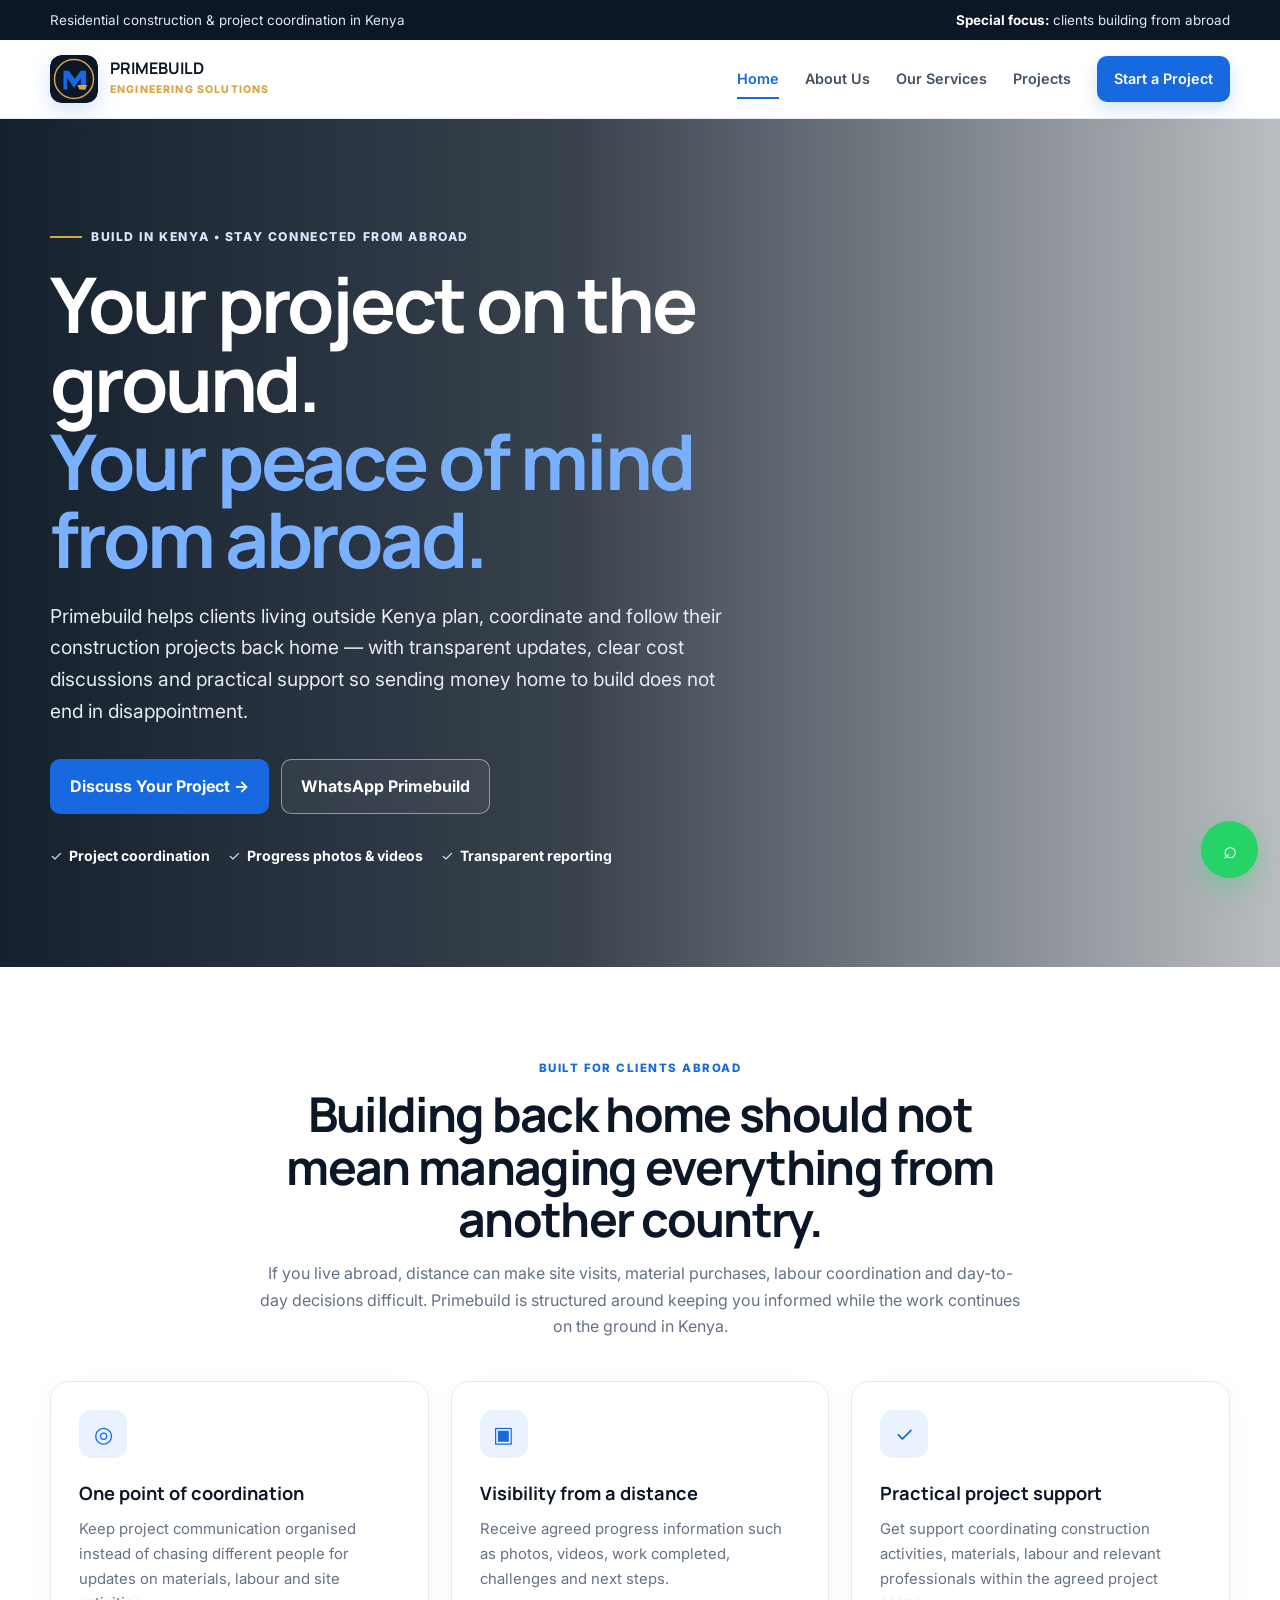
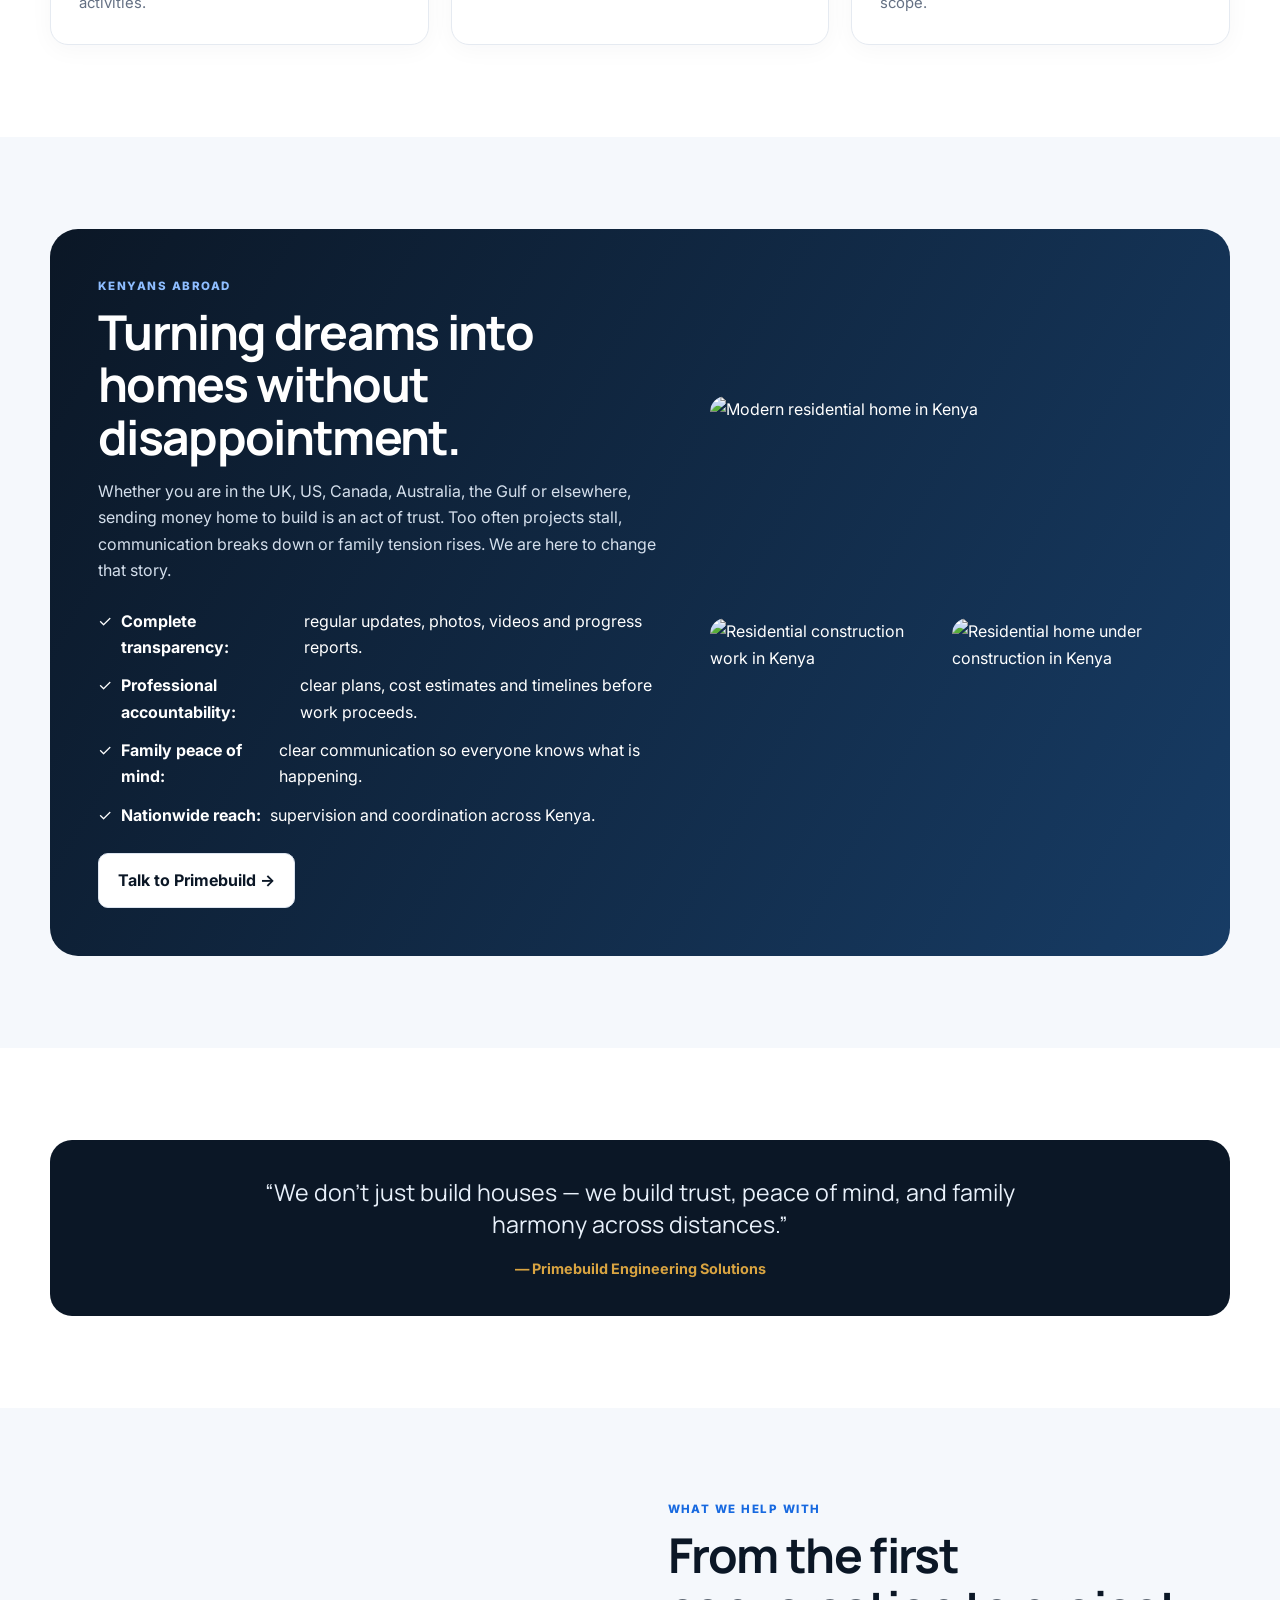
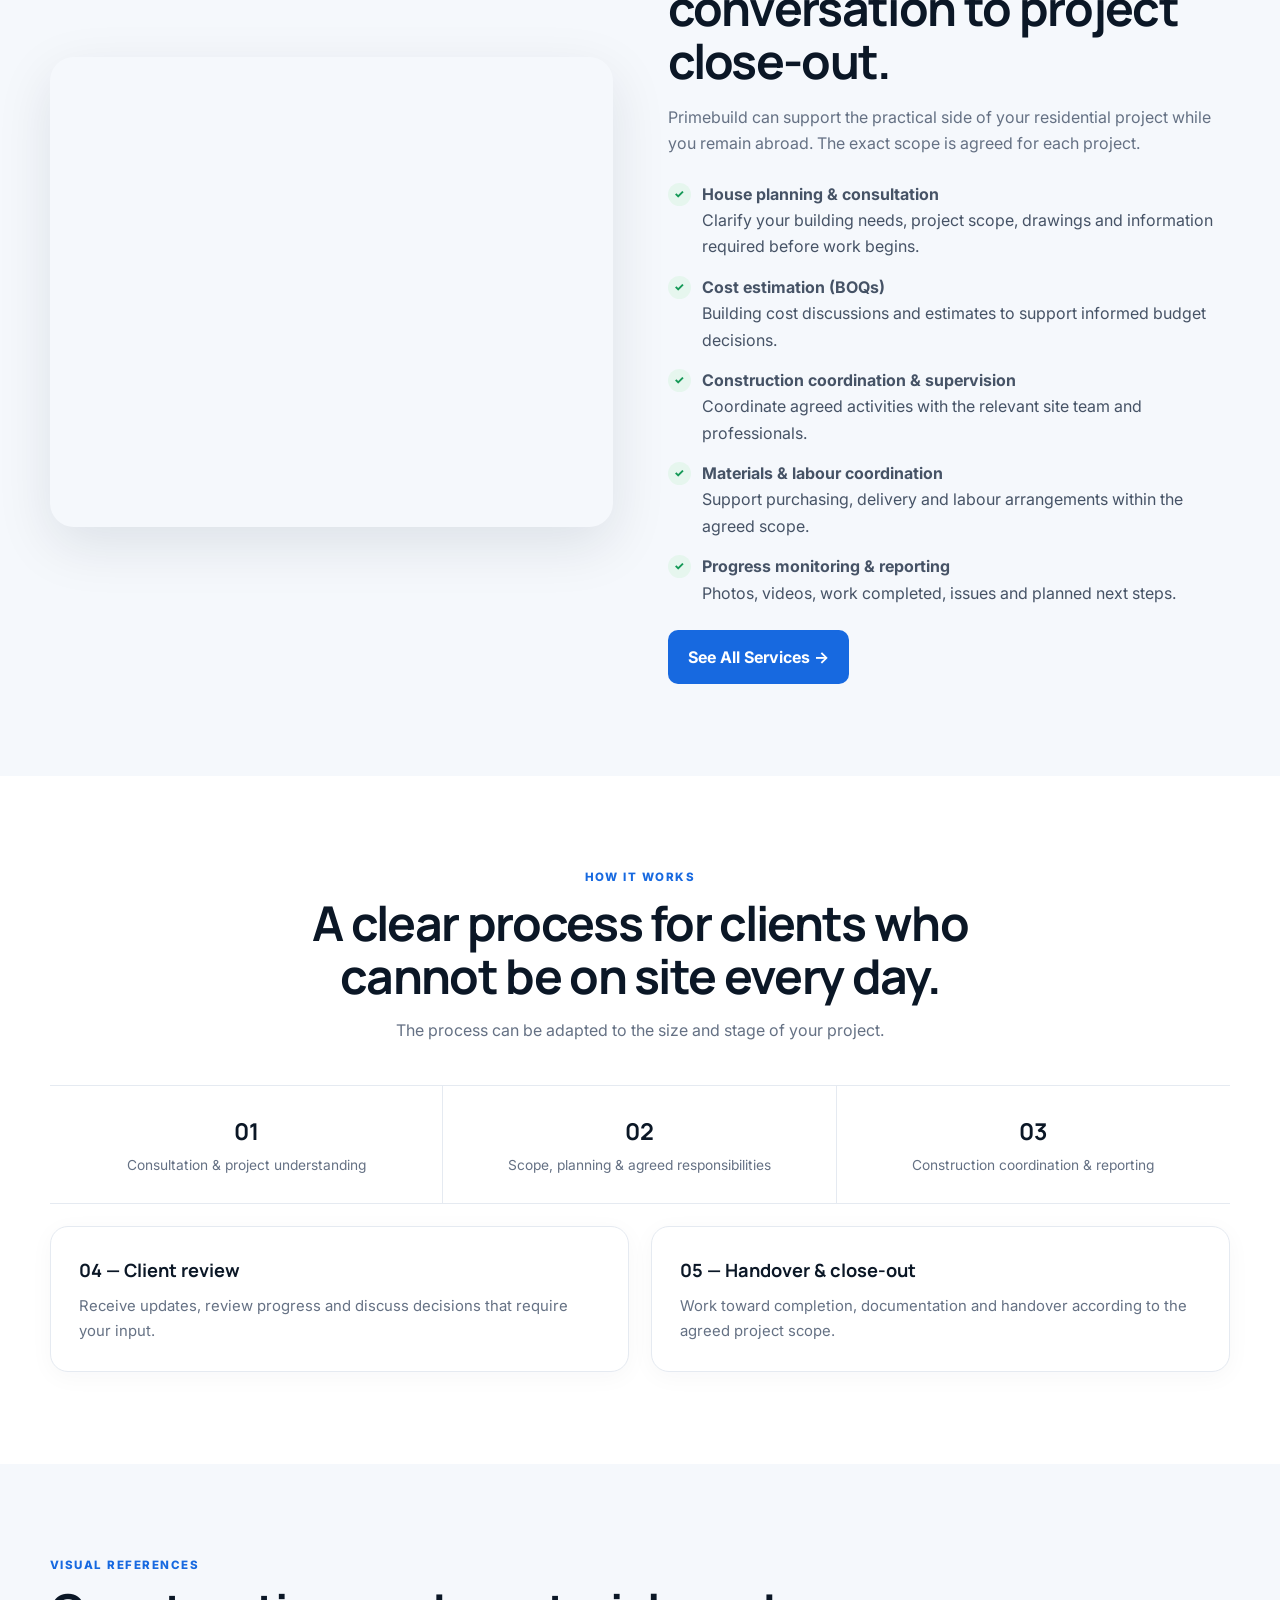
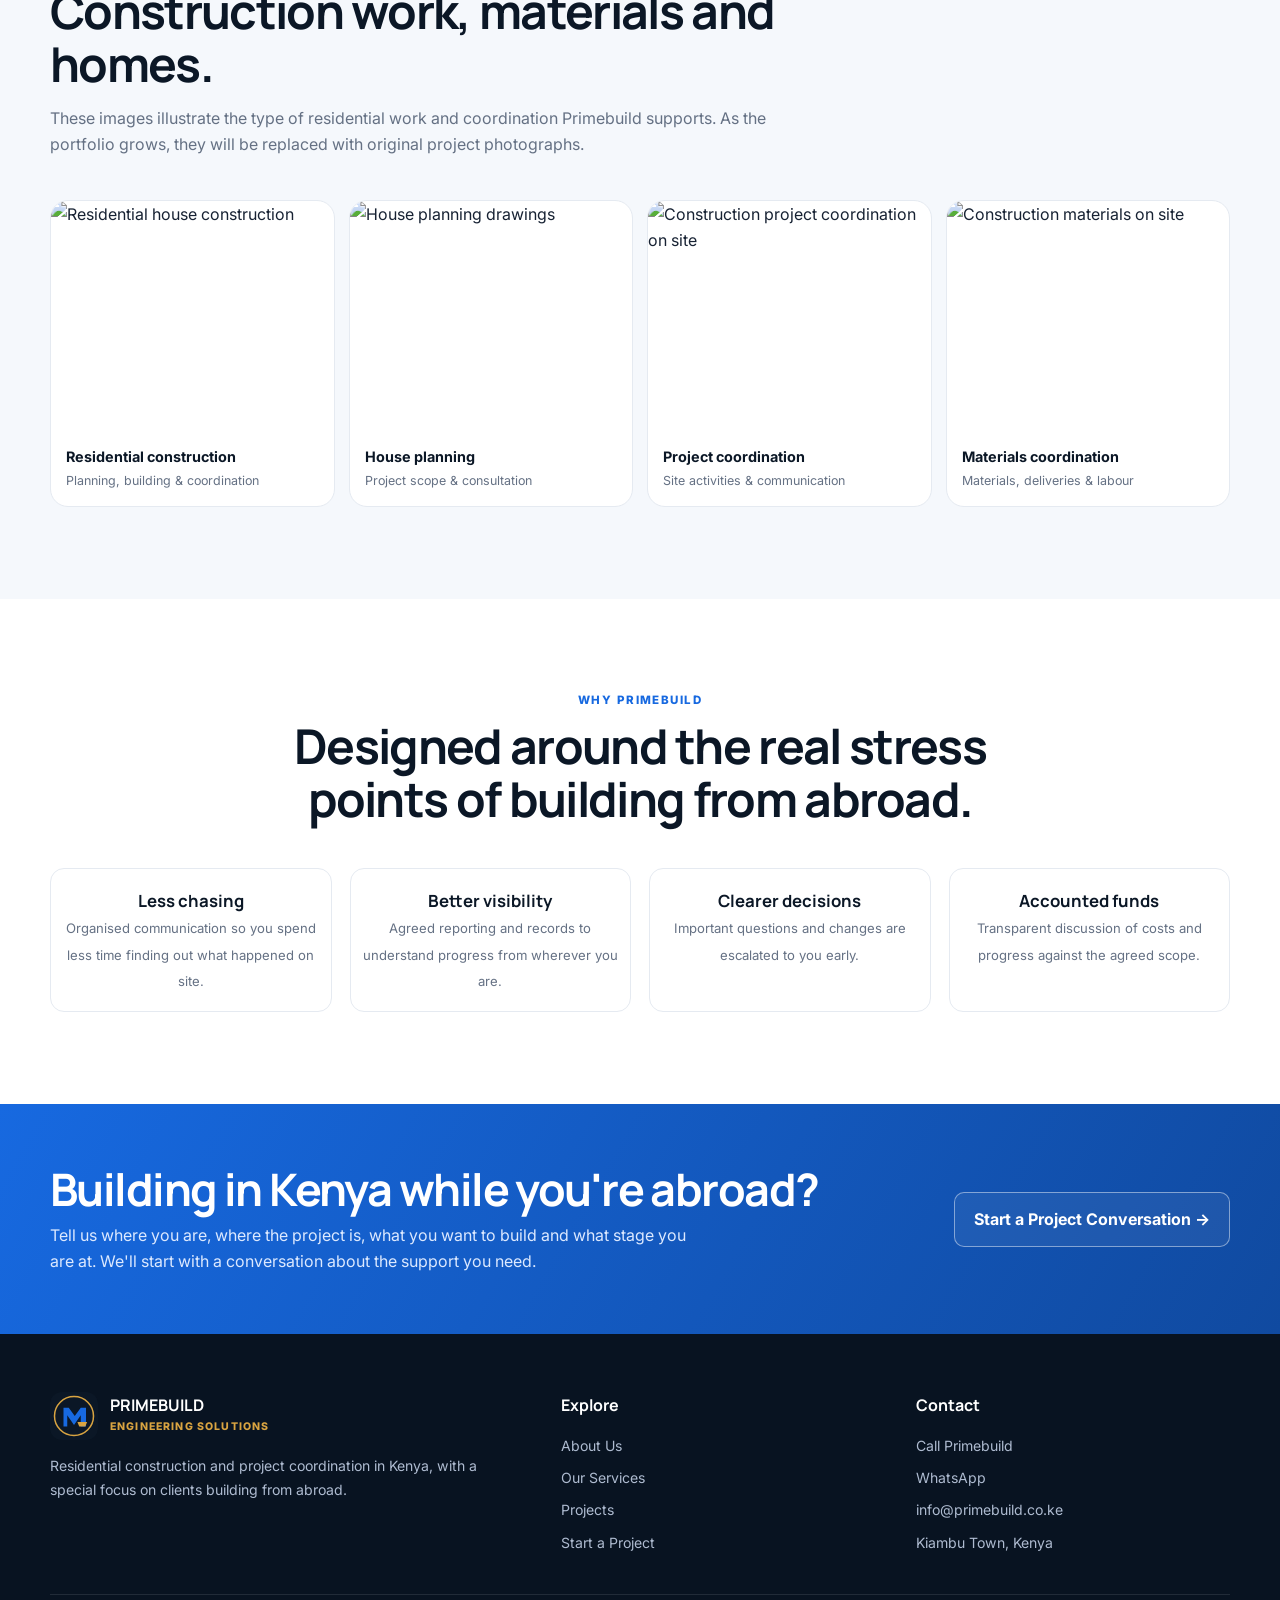
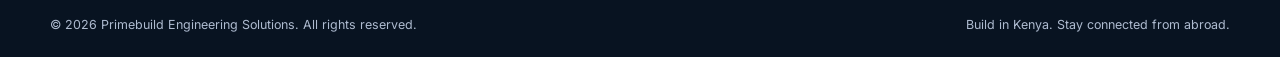
==== index.html @ 23cb865f "Add files via upload" ====
<!doctype html>
<html lang="en">
<head>
<meta charset="utf-8"><meta name="viewport" content="width=device-width,initial-scale=1">
<title>Primebuild Engineering Solutions | Build in Kenya from Abroad</title>
<meta name="description" content="Primebuild Engineering Solutions helps clients living abroad plan, coordinate, monitor and complete residential construction projects in Kenya with clear communication, transparent reporting and practical support.">
<link rel="icon" href="favicon.svg" type="image/svg+xml">
<link rel="stylesheet" href="styles.css">
<script type="application/ld+json">{"@context":"https://schema.org","@type":"Organization","name":"Primebuild Engineering Solutions","areaServed":"Kenya","url":"https://primebuild.co.ke","email":"info@primebuild.co.ke","telephone":"+254791653161","description":"Residential construction support and project coordination for clients building in Kenya, including clients living abroad.","founder":{"@type":"Person","name":"Antony Kimani"}}</script>
</head>
<body>
<a class="skip-link" href="#main">Skip to content</a>
<div class="topbar"><div class="container"><span>Residential construction &amp; project coordination in Kenya</span><span class="desktop-only"><span class="accent">Special focus:</span> clients building from abroad</span></div></div>
<nav class="navbar"><div class="container nav-inner">
<a class="brand" href="index.html">
  <img class="logo-img" src="favicon.svg" width="48" height="48" alt="Primebuild logo">
  <span class="brand-text"><strong>PRIMEBUILD</strong><span>ENGINEERING SOLUTIONS</span></span>
</a>
<button class="menu-btn" aria-label="Open menu" aria-expanded="false">☰</button>
<div class="nav-links"><a class="active" href="index.html">Home</a><a href="about.html">About Us</a><a href="services.html">Our Services</a><a href="projects.html">Projects</a><a href="contact.html" class="nav-cta">Start a Project</a></div>
</div></nav>

<header class="hero"><div class="container"><div class="hero-content reveal">
<div class="eyebrow">Build in Kenya • Stay connected from abroad</div>
<h1>Your project on the ground.<br><span>Your peace of mind from abroad.</span></h1>
<p>Primebuild helps clients living outside Kenya plan, coordinate and follow their construction projects back home — with transparent updates, clear cost discussions and practical support so sending money home to build does not end in disappointment.</p>
<div class="hero-actions"><a class="btn btn-primary" href="contact.html">Discuss Your Project →</a><a class="btn btn-outline" data-whatsapp data-message="Hello Primebuild Engineering Solutions. I live abroad and would like to discuss building or managing a construction project in Kenya.">WhatsApp Primebuild</a></div>
<div class="hero-note"><span>✓ <b>Project coordination</b></span><span>✓ <b>Progress photos &amp; videos</b></span><span>✓ <b>Transparent reporting</b></span></div>
</div></div></header>

<main id="main">
<section class="section"><div class="container">
<div class="section-head center reveal"><div class="kicker">Built for clients abroad</div><h2>Building back home should not mean managing everything from another country.</h2><p>If you live abroad, distance can make site visits, material purchases, labour coordination and day-to-day decisions difficult. Primebuild is structured around keeping you informed while the work continues on the ground in Kenya.</p></div>
<div class="grid grid-3">
<div class="card reveal"><div class="icon">◎</div><h3>One point of coordination</h3><p>Keep project communication organised instead of chasing different people for updates on materials, labour and site activities.</p></div>
<div class="card reveal"><div class="icon">▣</div><h3>Visibility from a distance</h3><p>Receive agreed progress information such as photos, videos, work completed, challenges and next steps.</p></div>
<div class="card reveal"><div class="icon">✓</div><h3>Practical project support</h3><p>Get support coordinating construction activities, materials, labour and relevant professionals within the agreed project scope.</p></div>
</div></div></section>

<section class="section alt"><div class="container"><div class="abroad-banner reveal">
<div><div class="kicker" style="color:#8ebdff">Kenyans abroad</div><h2>Turning dreams into homes without disappointment.</h2><p>Whether you are in the UK, US, Canada, Australia, the Gulf or elsewhere, sending money home to build is an act of trust. Too often projects stall, communication breaks down or family tension rises. We are here to change that story.</p>
<div class="mini-points">
<span>✓ <span><b>Complete transparency:</b> regular updates, photos, videos and progress reports.</span></span>
<span>✓ <span><b>Professional accountability:</b> clear plans, cost estimates and timelines before work proceeds.</span></span>
<span>✓ <span><b>Family peace of mind:</b> clear communication so everyone knows what is happening.</span></span>
<span>✓ <span><b>Nationwide reach:</b> supervision and coordination across Kenya.</span></span>
</div>
<a class="btn btn-light" href="contact.html" style="margin-top:25px">Talk to Primebuild →</a></div>
<div class="abroad-image-grid"><img src="assets/abroad-modern-home.jpg" alt="Modern residential home in Kenya"><img src="assets/abroad-construction-1.jpg" alt="Residential construction work in Kenya"><img src="assets/abroad-family-home.jpg" alt="Residential home under construction in Kenya"></div>
</div></div></section>

<section class="section"><div class="container">
<div class="quote-banner reveal">
<p>“We don’t just build houses — we build trust, peace of mind, and family harmony across distances.”</p>
<cite>— Primebuild Engineering Solutions</cite>
</div>
</div></section>

<section class="section alt"><div class="container"><div class="feature"><div class="feature-image reveal"></div><div class="reveal"><div class="kicker">What we help with</div><h2>From the first conversation to project close-out.</h2><p style="margin-top:16px;color:var(--muted)">Primebuild can support the practical side of your residential project while you remain abroad. The exact scope is agreed for each project.</p>
<ul class="check-list">
<li><span class="check">✓</span><span><strong>House planning &amp; consultation</strong><br>Clarify your building needs, project scope, drawings and information required before work begins.</span></li>
<li><span class="check">✓</span><span><strong>Cost estimation (BOQs)</strong><br>Building cost discussions and estimates to support informed budget decisions.</span></li>
<li><span class="check">✓</span><span><strong>Construction coordination &amp; supervision</strong><br>Coordinate agreed activities with the relevant site team and professionals.</span></li>
<li><span class="check">✓</span><span><strong>Materials &amp; labour coordination</strong><br>Support purchasing, delivery and labour arrangements within the agreed scope.</span></li>
<li><span class="check">✓</span><span><strong>Progress monitoring &amp; reporting</strong><br>Photos, videos, work completed, issues and planned next steps.</span></li>
</ul>
<a class="btn btn-primary" href="services.html" style="margin-top:24px">See All Services →</a></div></div></div></section>

<section class="section"><div class="container"><div class="section-head center"><div class="kicker">How it works</div><h2>A clear process for clients who cannot be on site every day.</h2><p>The process can be adapted to the size and stage of your project.</p></div>
<div class="stats"><div class="stat"><strong>01</strong><span>Consultation &amp; project understanding</span></div><div class="stat"><strong>02</strong><span>Scope, planning &amp; agreed responsibilities</span></div><div class="stat"><strong>03</strong><span>Construction coordination &amp; reporting</span></div></div>
<div class="grid grid-2" style="margin-top:22px"><div class="card"><h3>04 — Client review</h3><p>Receive updates, review progress and discuss decisions that require your input.</p></div><div class="card"><h3>05 — Handover &amp; close-out</h3><p>Work toward completion, documentation and handover according to the agreed project scope.</p></div></div>
</div></section>

<section class="section alt"><div class="container"><div class="section-head"><div class="kicker">Visual references</div><h2>Construction work, materials and homes.</h2><p>These images illustrate the type of residential work and coordination Primebuild supports. As the portfolio grows, they will be replaced with original project photographs.</p></div>
<div class="gallery"><figure><img src="assets/service-residential.jpg" alt="Residential house construction"><figcaption>Residential construction<span>Planning, building &amp; coordination</span></figcaption></figure><figure><img src="assets/service-planning.jpg" alt="House planning drawings"><figcaption>House planning<span>Project scope &amp; consultation</span></figcaption></figure><figure><img src="assets/service-coordination.jpg" alt="Construction project coordination on site"><figcaption>Project coordination<span>Site activities &amp; communication</span></figcaption></figure><figure><img src="assets/service-materials.jpg" alt="Construction materials on site"><figcaption>Materials coordination<span>Materials, deliveries &amp; labour</span></figcaption></figure></div>
</div></section>

<section class="section"><div class="container"><div class="section-head center"><div class="kicker">Why Primebuild</div><h2>Designed around the real stress points of building from abroad.</h2></div>
<div class="trust-strip">
<div class="trust-item"><strong>Less chasing</strong><span>Organised communication so you spend less time finding out what happened on site.</span></div>
<div class="trust-item"><strong>Better visibility</strong><span>Agreed reporting and records to understand progress from wherever you are.</span></div>
<div class="trust-item"><strong>Clearer decisions</strong><span>Important questions and changes are escalated to you early.</span></div>
<div class="trust-item"><strong>Accounted funds</strong><span>Transparent discussion of costs and progress against the agreed scope.</span></div>
</div>
</div></section>

<section class="cta"><div class="container cta-inner"><div><h2>Building in Kenya while you're abroad?</h2><p>Tell us where you are, where the project is, what you want to build and what stage you are at. We'll start with a conversation about the support you need.</p></div><a class="btn btn-outline" href="contact.html">Start a Project Conversation →</a></div></section>
</main>

<footer><div class="container"><div class="footer-grid"><div class="footer-brand"><a class="brand" href="index.html"><img class="logo-img" src="favicon.svg" width="48" height="48" alt="Primebuild logo"><span class="brand-text"><strong style="color:#fff">PRIMEBUILD</strong><span>ENGINEERING SOLUTIONS</span></span></a><p>Residential construction and project coordination in Kenya, with a special focus on clients building from abroad.</p></div><div><h3>Explore</h3><ul><li><a href="about.html">About Us</a></li><li><a href="services.html">Our Services</a></li><li><a href="projects.html">Projects</a></li><li><a href="contact.html">Start a Project</a></li></ul></div><div><h3>Contact</h3><ul><li><a data-phone data-phone-text="false">Call Primebuild</a></li><li><a data-whatsapp>WhatsApp</a></li><li><a data-email>info@primebuild.co.ke</a></li><li>Kiambu Town, Kenya</li></ul></div></div><div class="footer-bottom"><span>© <span id="year"></span> Primebuild Engineering Solutions. All rights reserved.</span><span>Build in Kenya. Stay connected from abroad.</span></div></div></footer>
<a class="whatsapp-float" data-whatsapp aria-label="Chat on WhatsApp">⌕</a><script src="script.js"></script>
</body></html>
---- styles.css ----
@import url('https://fonts.googleapis.com/css2?family=Inter:wght@400;500;600;700;800&family=Manrope:wght@600;700;800&display=swap');

:root{
  --navy:#0b1726;--navy-2:#102238;--blue:#1769e0;--blue-2:#0d4fb3;--gold:#d9a441;
  --white:#fff;--text:#172233;--muted:#657184;--light:#f5f8fc;--line:#e5eaf1;--success:#159957;
  --shadow:0 18px 55px rgba(10,28,52,.10);--radius:18px;--max:1180px;
}
*{box-sizing:border-box;margin:0;padding:0}
html{scroll-behavior:smooth}
body{font-family:Inter,Arial,sans-serif;color:var(--text);background:#fff;line-height:1.65}
img{max-width:100%;display:block}
a{text-decoration:none;color:inherit}
button,input,textarea,select{font:inherit}
.container{width:min(var(--max),calc(100% - 40px));margin:auto}
.skip-link{position:absolute;left:-999px;top:8px;background:#fff;color:var(--navy);padding:10px 14px;border-radius:8px;z-index:2000}.skip-link:focus{left:10px}
.topbar{background:var(--navy);color:#dfe8f3;font-size:.84rem}.topbar .container{display:flex;justify-content:space-between;gap:20px;padding:9px 0}.topbar .accent{color:#fff;font-weight:700}
.navbar{position:sticky;top:0;z-index:1000;background:rgba(255,255,255,.97);backdrop-filter:blur(14px);border-bottom:1px solid rgba(229,234,241,.9)}
.nav-inner{height:78px;display:flex;align-items:center;justify-content:space-between;gap:25px}.brand{display:flex;align-items:center;gap:12px}.logo-mark{width:45px;height:45px;border-radius:12px;background:linear-gradient(135deg,var(--blue),var(--navy));display:grid;place-items:center;color:#fff;font-weight:800;font-family:Manrope;font-size:1.05rem;box-shadow:0 8px 22px rgba(23,105,224,.22)}
.brand-text strong{display:block;font-family:Manrope;font-size:1rem;line-height:1.1;color:var(--navy)}.brand-text span{display:block;font-size:.66rem;letter-spacing:.11em;color:var(--gold);font-weight:800;margin-top:3px}
.nav-links{display:flex;align-items:center;gap:26px;font-weight:600;font-size:.9rem}.nav-links a{color:#435064;position:relative;padding:28px 0}.nav-links a:hover,.nav-links a.active{color:var(--blue)}.nav-links a.active:after{content:"";position:absolute;height:2px;background:var(--blue);left:0;right:0;bottom:20px}.nav-cta{background:var(--blue)!important;color:#fff!important;padding:11px 17px!important;border-radius:10px;box-shadow:0 7px 18px rgba(23,105,224,.2)}.nav-cta.active:after{display:none}.menu-btn{display:none;border:0;background:transparent;font-size:1.6rem;color:var(--navy);cursor:pointer}
.hero{position:relative;min-height:690px;display:grid;align-items:center;background:linear-gradient(90deg,rgba(7,19,33,.94) 0%,rgba(7,19,33,.80) 45%,rgba(7,19,33,.28) 100%),url('assets/abroad-construction-1.jpg') center/cover}.hero-content{padding:100px 0;max-width:790px;color:#fff}.eyebrow{display:inline-flex;align-items:center;gap:9px;color:#d9e8ff;text-transform:uppercase;letter-spacing:.13em;font-weight:800;font-size:.76rem;margin-bottom:18px}.eyebrow:before{content:"";width:32px;height:2px;background:var(--gold)}
.hero h1{font-family:Manrope;font-size:clamp(2.6rem,6vw,5rem);line-height:1.02;letter-spacing:-.04em;margin-bottom:22px}.hero h1 span{color:#79b0ff}.hero p{font-size:clamp(1rem,2vw,1.2rem);color:#e4ebf4;max-width:690px}.hero-actions{display:flex;gap:12px;flex-wrap:wrap;margin-top:32px}.hero-note{display:flex;gap:18px;flex-wrap:wrap;margin-top:30px;color:#dbe6f3;font-size:.88rem}.hero-note span{display:inline-flex;align-items:center;gap:7px}.hero-note b{color:#fff}
.btn{display:inline-flex;align-items:center;justify-content:center;gap:9px;padding:13px 19px;border-radius:10px;border:1px solid transparent;font-weight:700;cursor:pointer;transition:.2s}.btn-primary{background:var(--blue);color:#fff}.btn-primary:hover{background:var(--blue-2);transform:translateY(-1px)}.btn-outline{border-color:rgba(255,255,255,.45);color:#fff;background:rgba(255,255,255,.06)}.btn-outline:hover{background:#fff;color:var(--navy)}.btn-dark{background:var(--navy);color:#fff}.btn-light{background:#fff;color:var(--navy);border-color:#dce4ef}.btn-light:hover{transform:translateY(-1px);box-shadow:var(--shadow)}
.section{padding:92px 0}.section.alt{background:var(--light)}.section-head{max-width:760px;margin-bottom:42px}.section-head.center{text-align:center;margin-left:auto;margin-right:auto}.kicker{text-transform:uppercase;letter-spacing:.13em;font-size:.72rem;font-weight:800;color:var(--blue);margin-bottom:10px}h2{font-family:Manrope;color:var(--navy);font-size:clamp(2rem,4vw,3rem);line-height:1.1;letter-spacing:-.035em}.section-head p{color:var(--muted);margin-top:14px}
.grid{display:grid;gap:22px}.grid-3{grid-template-columns:repeat(3,1fr)}.grid-2{grid-template-columns:repeat(2,1fr)}.card{border:1px solid var(--line);border-radius:var(--radius);padding:28px;background:#fff;box-shadow:0 5px 25px rgba(10,28,52,.035)}.card:hover{box-shadow:var(--shadow);transform:translateY(-2px);transition:.25s}.icon{width:48px;height:48px;border-radius:13px;background:#eaf2ff;color:var(--blue);display:grid;place-items:center;font-size:1.35rem;margin-bottom:20px}.card h3{font-family:Manrope;font-size:1.14rem;color:var(--navy);margin-bottom:9px}.card p{color:var(--muted);font-size:.93rem}
.feature{display:grid;grid-template-columns:1fr 1fr;gap:55px;align-items:center}.feature-image{min-height:470px;border-radius:24px;background:url('assets/abroad-modern-home.jpg') center/cover;box-shadow:var(--shadow)}.feature-image.tall{min-height:540px}.check-list{list-style:none;margin-top:24px;display:grid;gap:14px}.check-list li{display:flex;gap:11px;align-items:flex-start;color:#465366}.check{width:23px;height:23px;flex:0 0 23px;border-radius:50%;background:#e6f6ee;color:var(--success);display:grid;place-items:center;font-size:.72rem;font-weight:800;margin-top:2px}
.stats{display:grid;grid-template-columns:repeat(3,1fr);border-top:1px solid var(--line);border-bottom:1px solid var(--line)}.stat{padding:26px 20px;text-align:center;border-right:1px solid var(--line)}.stat:last-child{border:0}.stat strong{display:block;font-family:Manrope;font-size:1.45rem;color:var(--navy)}.stat span{color:var(--muted);font-size:.86rem}
.page-hero{padding:90px 0;background:linear-gradient(120deg,var(--navy),#173c65);color:#fff}.page-hero h1{font-family:Manrope;font-size:clamp(2.4rem,5vw,4.1rem);line-height:1.05;letter-spacing:-.04em}.page-hero p{max-width:720px;color:#cbd8e7;margin-top:16px;font-size:1.06rem}.breadcrumb{margin-top:18px;color:#a9bad0;font-size:.84rem}
.abroad-banner{background:linear-gradient(120deg,#0b1726,#173c65);color:#fff;border-radius:28px;padding:48px;display:grid;grid-template-columns:1.1fr .9fr;gap:35px;align-items:center;overflow:hidden}.abroad-banner h2{color:#fff}.abroad-banner p{color:#d4dfec;margin-top:14px}.abroad-banner .mini-points{display:grid;gap:12px;margin-top:24px}.abroad-banner .mini-points span{display:flex;gap:9px;align-items:flex-start}.abroad-banner .mini-points b{color:#fff}.abroad-image-grid{display:grid;grid-template-columns:1fr 1fr;gap:12px}.abroad-image-grid img{height:170px;width:100%;object-fit:cover;border-radius:16px}.abroad-image-grid img:first-child{grid-column:1/-1;height:210px}
.gallery{display:grid;grid-template-columns:repeat(4,1fr);gap:14px}.gallery figure{margin:0;overflow:hidden;border-radius:18px;background:#fff;border:1px solid var(--line)}.gallery img{width:100%;height:230px;object-fit:cover;transition:transform .35s ease}.gallery figure:hover img{transform:scale(1.04)}.gallery figcaption{padding:14px 15px;color:var(--navy);font-weight:700;font-size:.9rem}.gallery figcaption span{display:block;color:var(--muted);font-weight:400;font-size:.78rem;margin-top:3px}
.service-media{display:grid;grid-template-columns:150px 1fr;gap:25px;align-items:center;border-bottom:1px solid var(--line);padding:22px 0}.service-media:first-child{padding-top:0}.service-media:last-child{border-bottom:0}.service-media img{width:150px;height:120px;object-fit:cover;border-radius:16px}.service-media h3{font-family:Manrope;color:var(--navy);font-size:1.2rem;margin-bottom:6px}.service-media p{color:var(--muted)}
.timeline{display:grid;gap:18px}.step{display:grid;grid-template-columns:70px 1fr;gap:20px;align-items:start}.step-number{width:58px;height:58px;border-radius:50%;background:var(--navy);color:#fff;display:grid;place-items:center;font-family:Manrope;font-weight:800}.step h3{font-family:Manrope;color:var(--navy);margin:5px 0 5px}.step p{color:var(--muted)}
.table-wrap{overflow:auto;border:1px solid var(--line);border-radius:15px}table{width:100%;border-collapse:collapse;min-width:650px;background:#fff}th,td{text-align:left;padding:16px 18px;border-bottom:1px solid var(--line);vertical-align:top}th{background:var(--navy);color:#fff;font-size:.86rem}td{color:#596578;font-size:.9rem}td:first-child{font-weight:700;color:var(--navy)}
.notice{padding:20px 22px;border-left:4px solid var(--gold);background:#fff8e8;border-radius:10px;color:#5d4b28}.project{overflow:hidden;padding:0}.project-image{height:245px;background-position:center;background-size:cover}.project-body{padding:23px}.project-tag{display:inline-block;font-size:.7rem;text-transform:uppercase;letter-spacing:.1em;font-weight:800;color:var(--blue);margin-bottom:7px}.project-body h3{font-family:Manrope;color:var(--navy);margin-bottom:6px}.project-body p{color:var(--muted);font-size:.9rem}
.cta{padding:60px 0;background:linear-gradient(120deg,var(--blue),#104aa0);color:#fff}.cta-inner{display:flex;align-items:center;justify-content:space-between;gap:30px}.cta h2{color:#fff;font-size:clamp(1.9rem,4vw,2.8rem)}.cta p{color:#dce9ff;margin-top:8px;max-width:650px}
.contact-grid{display:grid;grid-template-columns:.85fr 1.15fr;gap:28px}.contact-item{display:flex;gap:14px;padding:18px 0;border-bottom:1px solid var(--line)}.contact-item:last-child{border:0}.contact-item .icon{margin:0;width:42px;height:42px;flex:0 0 42px}.contact-item strong{display:block;color:var(--navy)}.contact-item span{color:var(--muted);font-size:.9rem}.form-card{padding:30px}.form-grid{display:grid;grid-template-columns:1fr 1fr;gap:16px}.field{display:grid;gap:7px}.field.full{grid-column:1/-1}.field label{font-size:.82rem;font-weight:700;color:var(--navy)}.field input,.field textarea,.field select{width:100%;border:1px solid #d9e0ea;border-radius:10px;padding:12px 13px;outline:none;background:#fff;color:var(--text)}.field input:focus,.field textarea:focus,.field select:focus{border-color:var(--blue);box-shadow:0 0 0 3px rgba(23,105,224,.1)}.field textarea{min-height:135px;resize:vertical}.field small{color:var(--muted);font-size:.75rem}
.faq{display:grid;gap:12px}.faq details{border:1px solid var(--line);border-radius:14px;padding:18px 20px;background:#fff}.faq summary{cursor:pointer;font-weight:800;color:var(--navy)}.faq details p{color:var(--muted);margin-top:12px}
footer{background:#081321;color:#aebbd0;padding:58px 0 22px}.footer-grid{display:grid;grid-template-columns:1.5fr 1fr 1fr;gap:40px;padding-bottom:40px}footer h3{color:#fff;font-family:Manrope;font-size:1rem;margin-bottom:15px}footer p,footer li{font-size:.88rem}footer ul{list-style:none;display:grid;gap:9px}footer a:hover{color:#fff}.footer-brand p{max-width:430px;margin-top:14px}.footer-bottom{border-top:1px solid rgba(255,255,255,.1);padding-top:20px;display:flex;justify-content:space-between;gap:20px;font-size:.78rem}
.whatsapp-float{position:fixed;right:22px;bottom:22px;width:57px;height:57px;border-radius:50%;background:#25d366;color:#fff;display:grid;place-items:center;font-size:1.5rem;box-shadow:0 10px 28px rgba(37,211,102,.35);z-index:1200}.reveal{opacity:0;transform:translateY(15px);transition:.55s ease}.reveal.visible{opacity:1;transform:none}
@media(max-width:900px){.nav-links{position:absolute;left:20px;right:20px;top:70px;background:#fff;border:1px solid var(--line);border-radius:14px;box-shadow:var(--shadow);padding:10px;display:none;flex-direction:column;align-items:stretch;gap:0}.nav-links.open{display:flex}.nav-links a{padding:12px 13px}.nav-links a.active:after{display:none}.menu-btn{display:block}.nav-cta{text-align:center;margin-top:4px}.hero{min-height:650px}.feature{grid-template-columns:1fr}.feature-image{min-height:350px;order:-1}.grid-3{grid-template-columns:1fr 1fr}.contact-grid{grid-template-columns:1fr}.footer-grid{grid-template-columns:1fr 1fr}.abroad-banner{grid-template-columns:1fr}.gallery{grid-template-columns:1fr 1fr}}
@media(max-width:620px){.container{width:min(var(--max),calc(100% - 28px))}.topbar .container{justify-content:center;text-align:center}.topbar .desktop-only{display:none}.nav-inner{height:70px}.hero-content{padding:75px 0}.hero h1{font-size:2.65rem}.section{padding:70px 0}.grid-3,.grid-2{grid-template-columns:1fr}.stats{grid-template-columns:1fr}.stat{border-right:0;border-bottom:1px solid var(--line)}.stat:last-child{border-bottom:0}.form-grid{grid-template-columns:1fr}.field.full{grid-column:auto}.cta-inner{flex-direction:column;align-items:flex-start}.footer-grid{grid-template-columns:1fr}.footer-bottom{flex-direction:column}.feature-image{min-height:280px}.abroad-banner{padding:30px 22px}.gallery{grid-template-columns:1fr}.gallery img{height:250px}.service-media{grid-template-columns:105px 1fr;gap:16px}.service-media img{width:105px;height:95px}.hero-note{display:grid}.abroad-image-grid img{height:135px}.abroad-image-grid img:first-child{height:170px}}

/* Logo image support */
.brand .logo-img{width:48px;height:48px;border-radius:12px;object-fit:contain;display:block;box-shadow:0 8px 22px rgba(23,105,224,.18)}
.brand .logo-full{height:48px;width:auto;display:block}
footer .brand .logo-img{box-shadow:none}

/* Promise / trust list */
.promise-list{list-style:none;display:grid;gap:16px;margin-top:22px}
.promise-list li{display:flex;gap:14px;align-items:flex-start}
.promise-list .check{width:26px;height:26px;flex:0 0 26px;border-radius:50%;background:#e6f6ee;color:var(--success);display:grid;place-items:center;font-size:.78rem;font-weight:800;margin-top:2px}
.promise-list strong{display:block;color:var(--navy);margin-bottom:3px}
.promise-list span{color:var(--muted);font-size:.92rem}

/* Founder card */
.founder{display:grid;grid-template-columns:180px 1fr;gap:32px;align-items:center}
.founder-photo{width:180px;height:180px;border-radius:20px;object-fit:cover;background:var(--light);border:1px solid var(--line);box-shadow:var(--shadow)}
.founder-photo.placeholder{display:grid;place-items:center;font-size:3rem;color:var(--blue);background:linear-gradient(135deg,#eaf2ff,#f5f8fc)}
.founder h3{font-family:Manrope;color:var(--navy);font-size:1.35rem;margin-bottom:4px}
.founder .role{color:var(--blue);font-weight:700;font-size:.9rem;margin-bottom:12px}
.founder p{color:var(--muted)}

/* Trust strip */
.trust-strip{display:grid;grid-template-columns:repeat(4,1fr);gap:18px;margin-top:28px}
.trust-item{text-align:center;padding:18px 12px;border:1px solid var(--line);border-radius:14px;background:#fff}
.trust-item strong{display:block;font-family:Manrope;color:var(--navy);font-size:1.05rem}
.trust-item span{color:var(--muted);font-size:.82rem}

/* Quote banner */
.quote-banner{background:var(--navy);color:#fff;border-radius:22px;padding:36px 40px;text-align:center}
.quote-banner p{font-family:Manrope;font-size:clamp(1.15rem,2.5vw,1.45rem);line-height:1.4;color:#e8f0fa;max-width:820px;margin:0 auto}
.quote-banner cite{display:block;margin-top:16px;color:var(--gold);font-style:normal;font-weight:700;font-size:.9rem}

@media(max-width:900px){
  .founder{grid-template-columns:1fr;text-align:center}
  .founder-photo,.founder-photo.placeholder{margin:0 auto}
  .trust-strip{grid-template-columns:1fr 1fr}
}
@media(max-width:620px){
  .trust-strip{grid-template-columns:1fr}
  .quote-banner{padding:28px 22px}
}
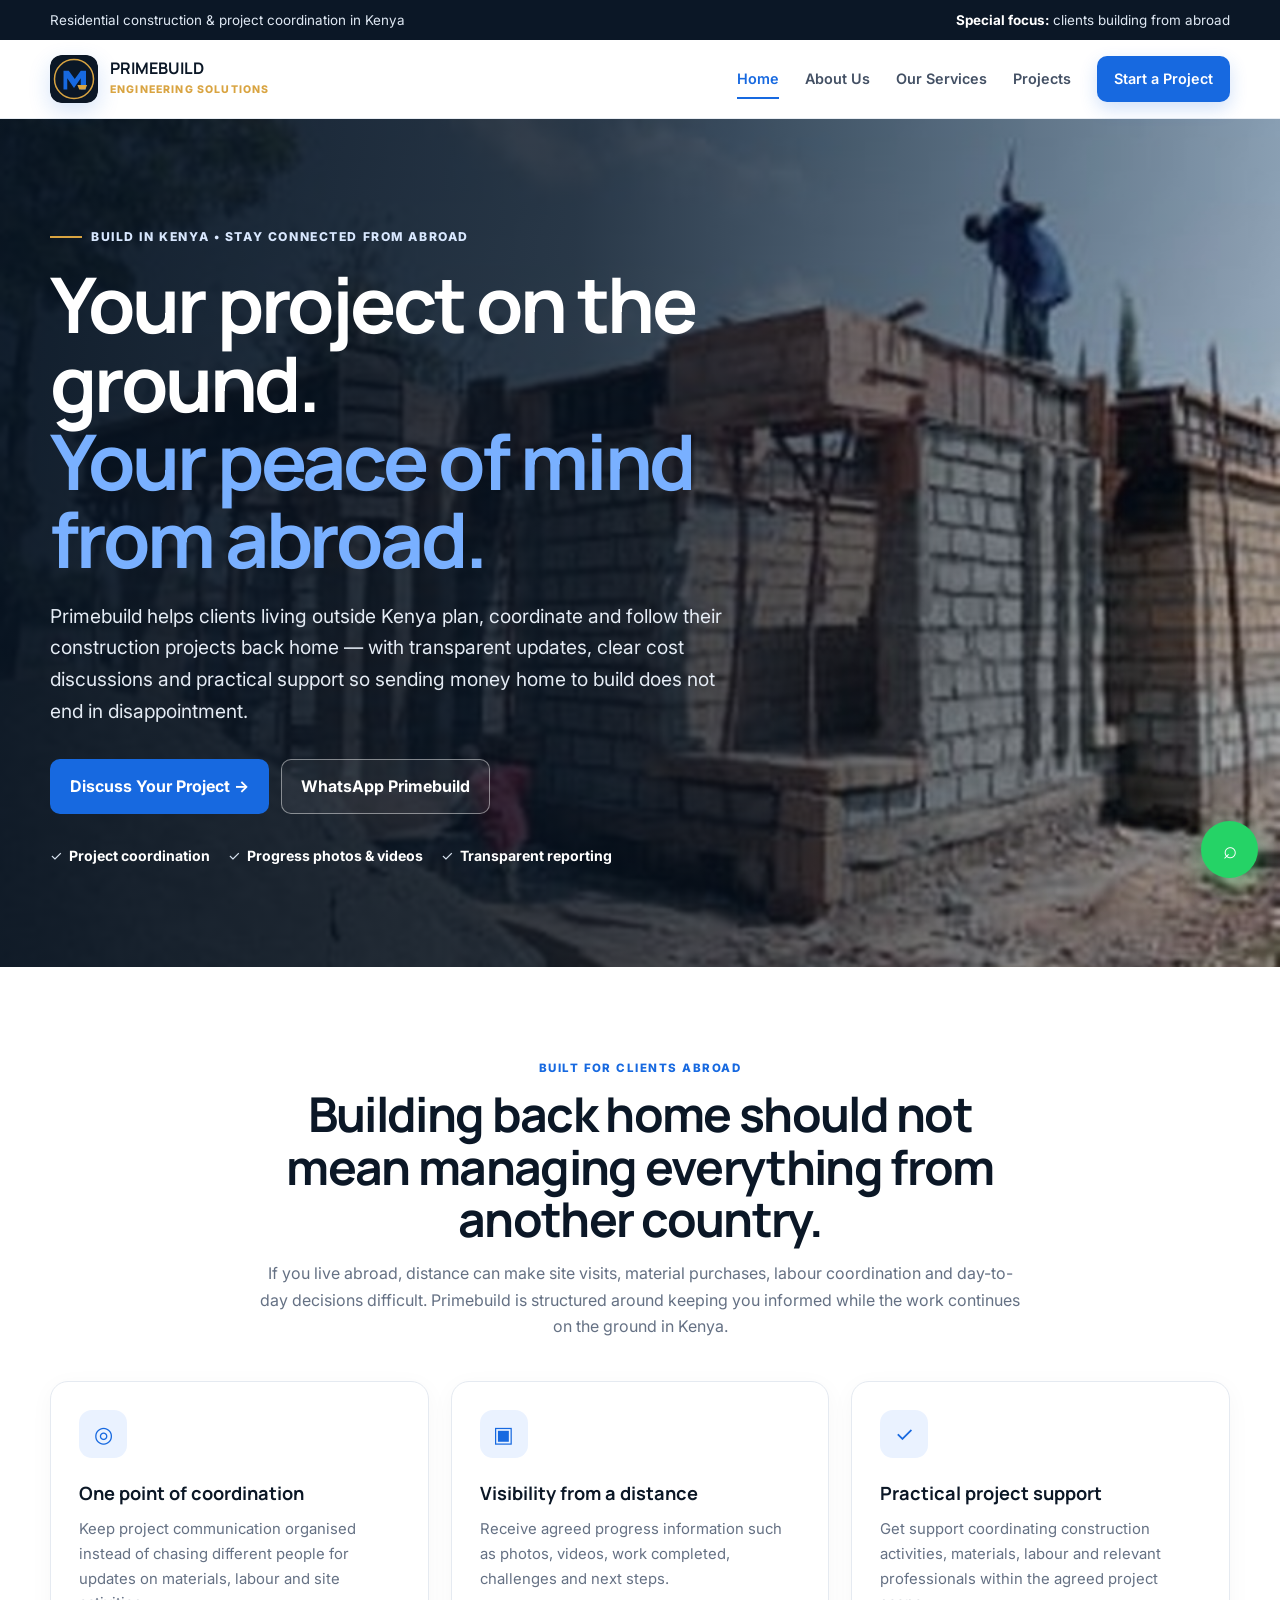
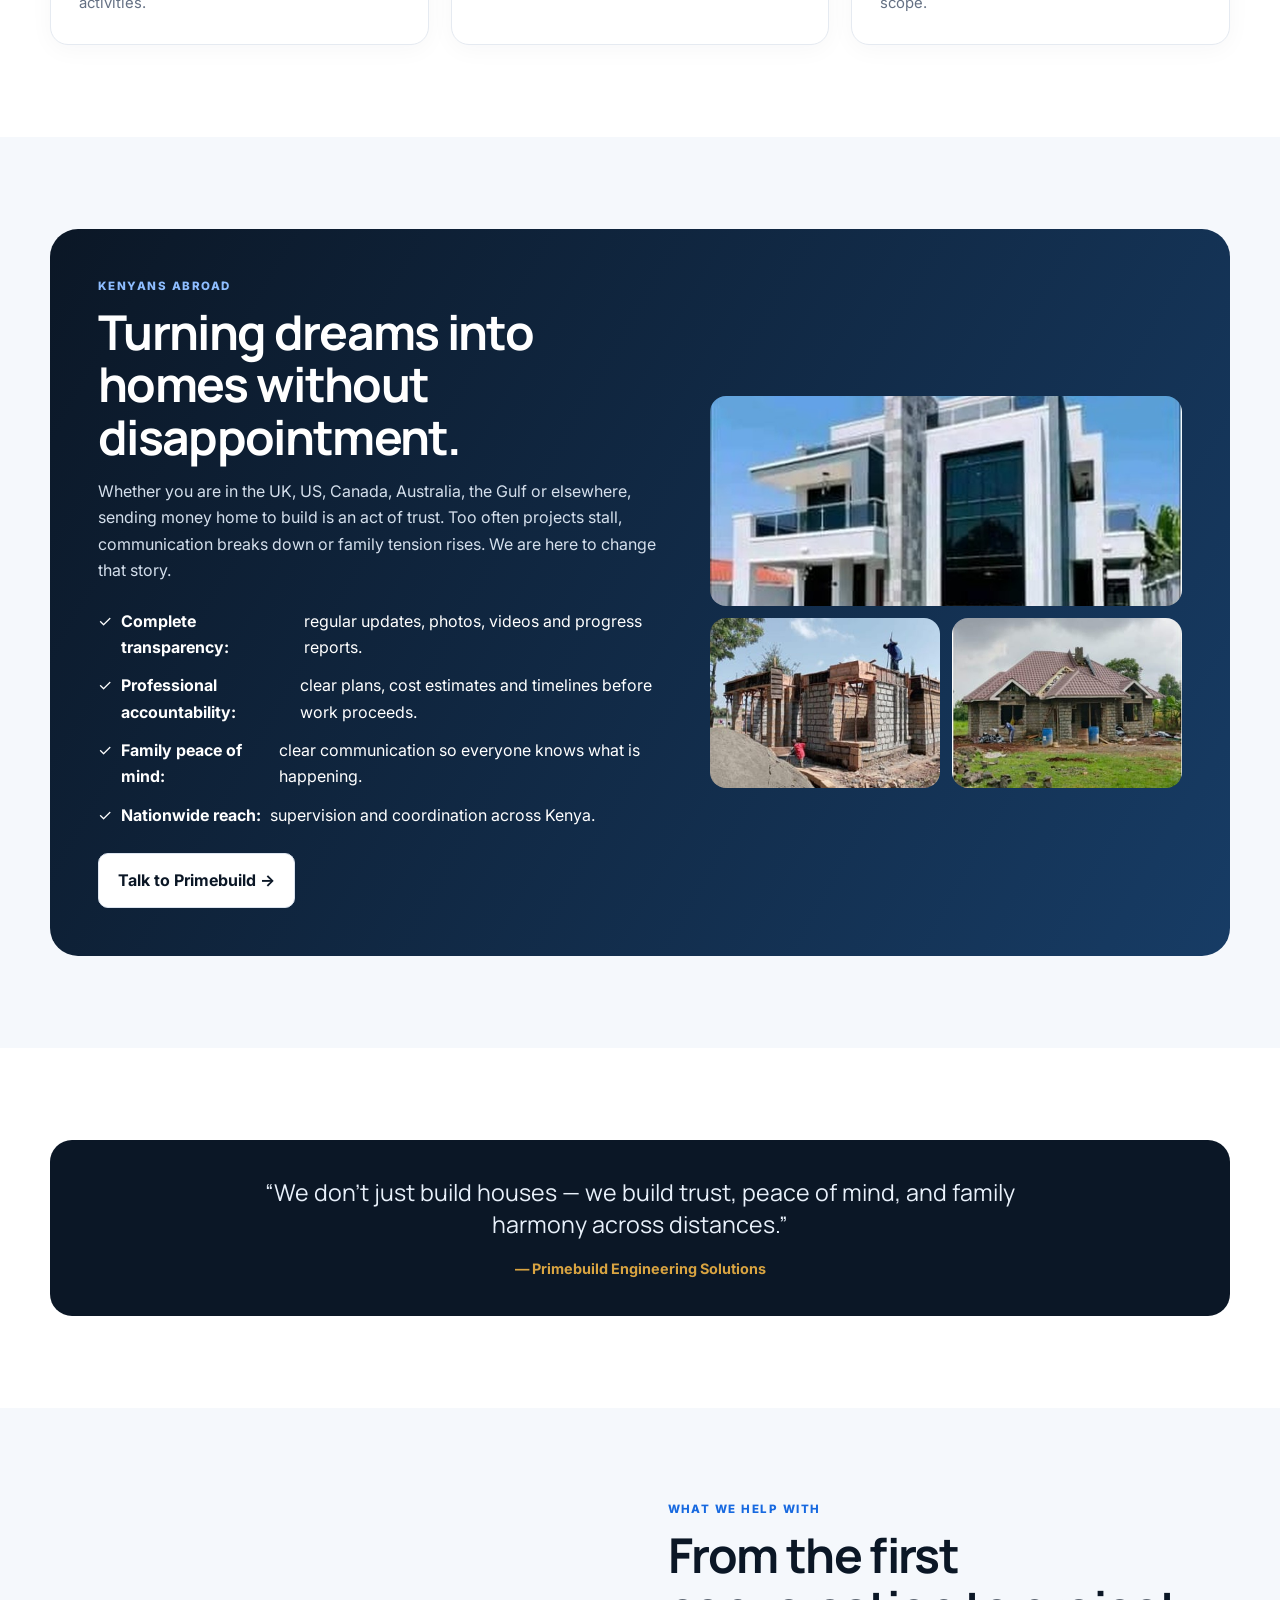
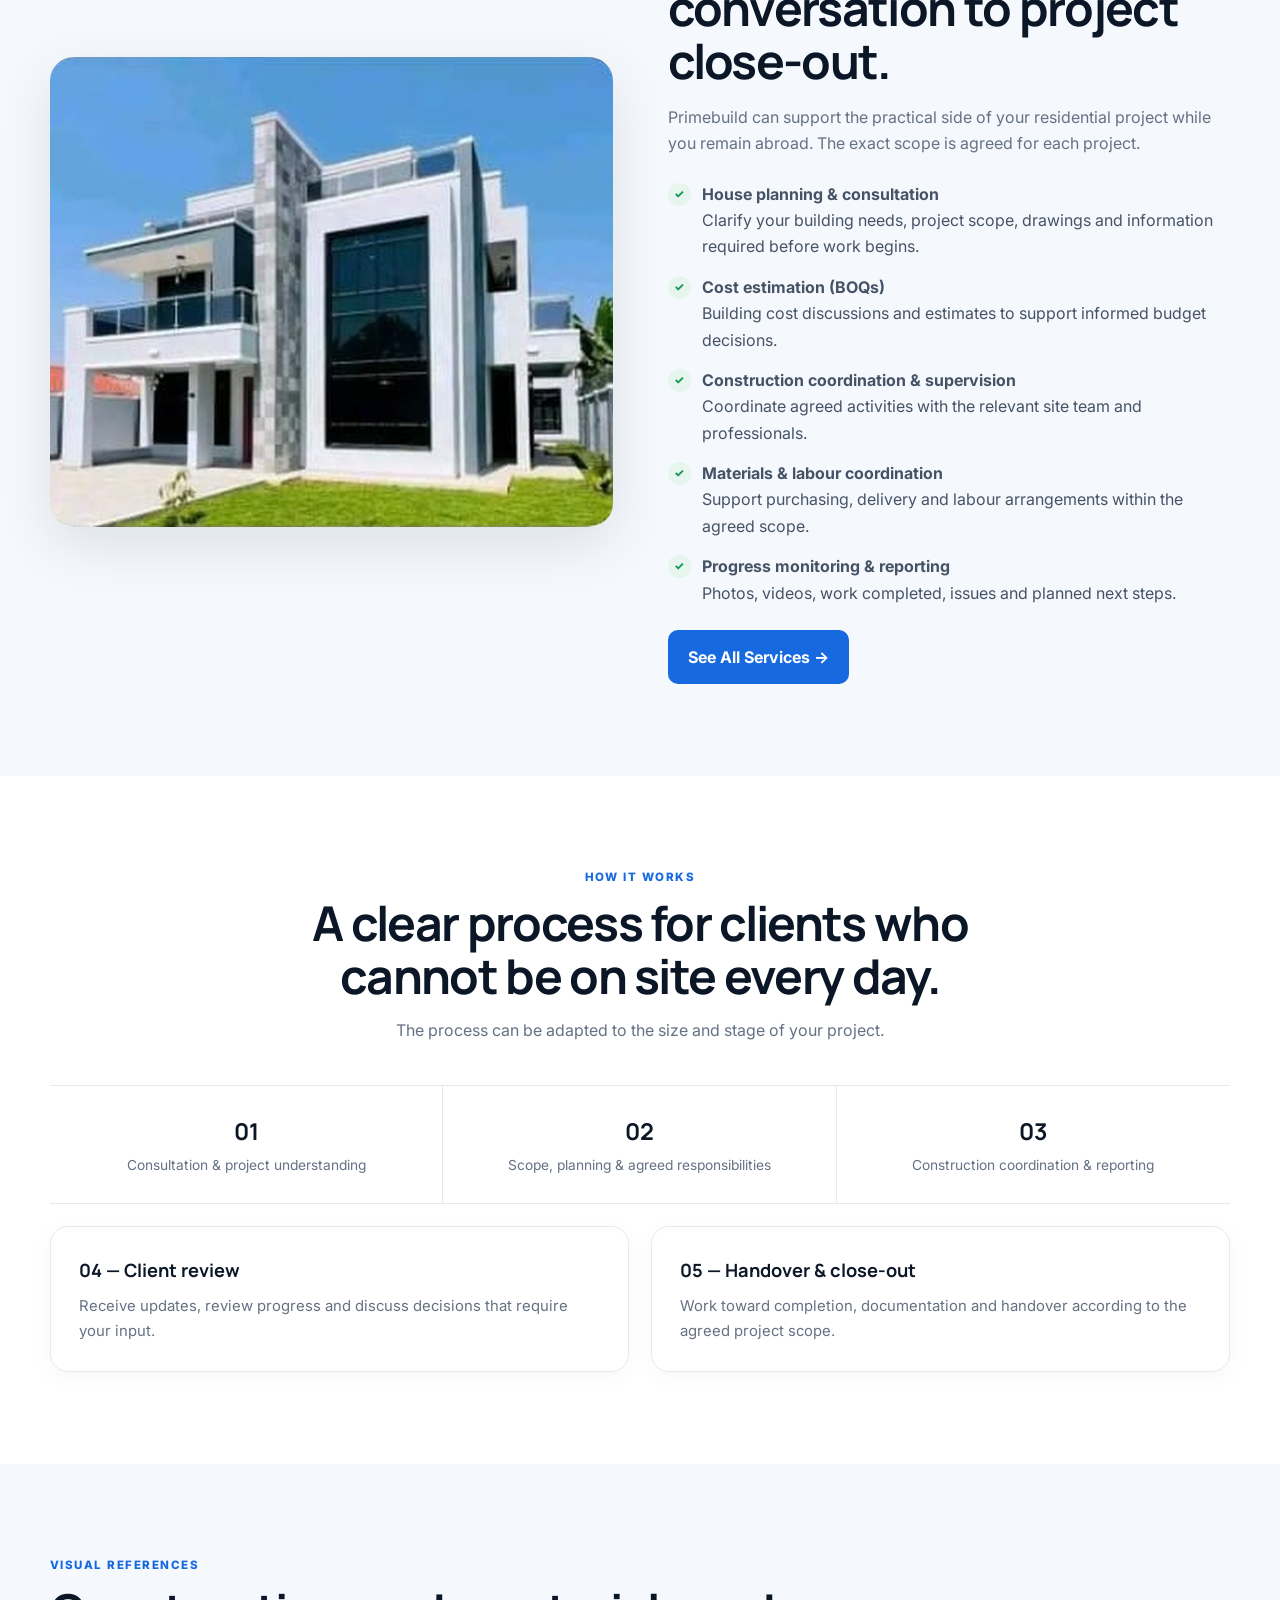
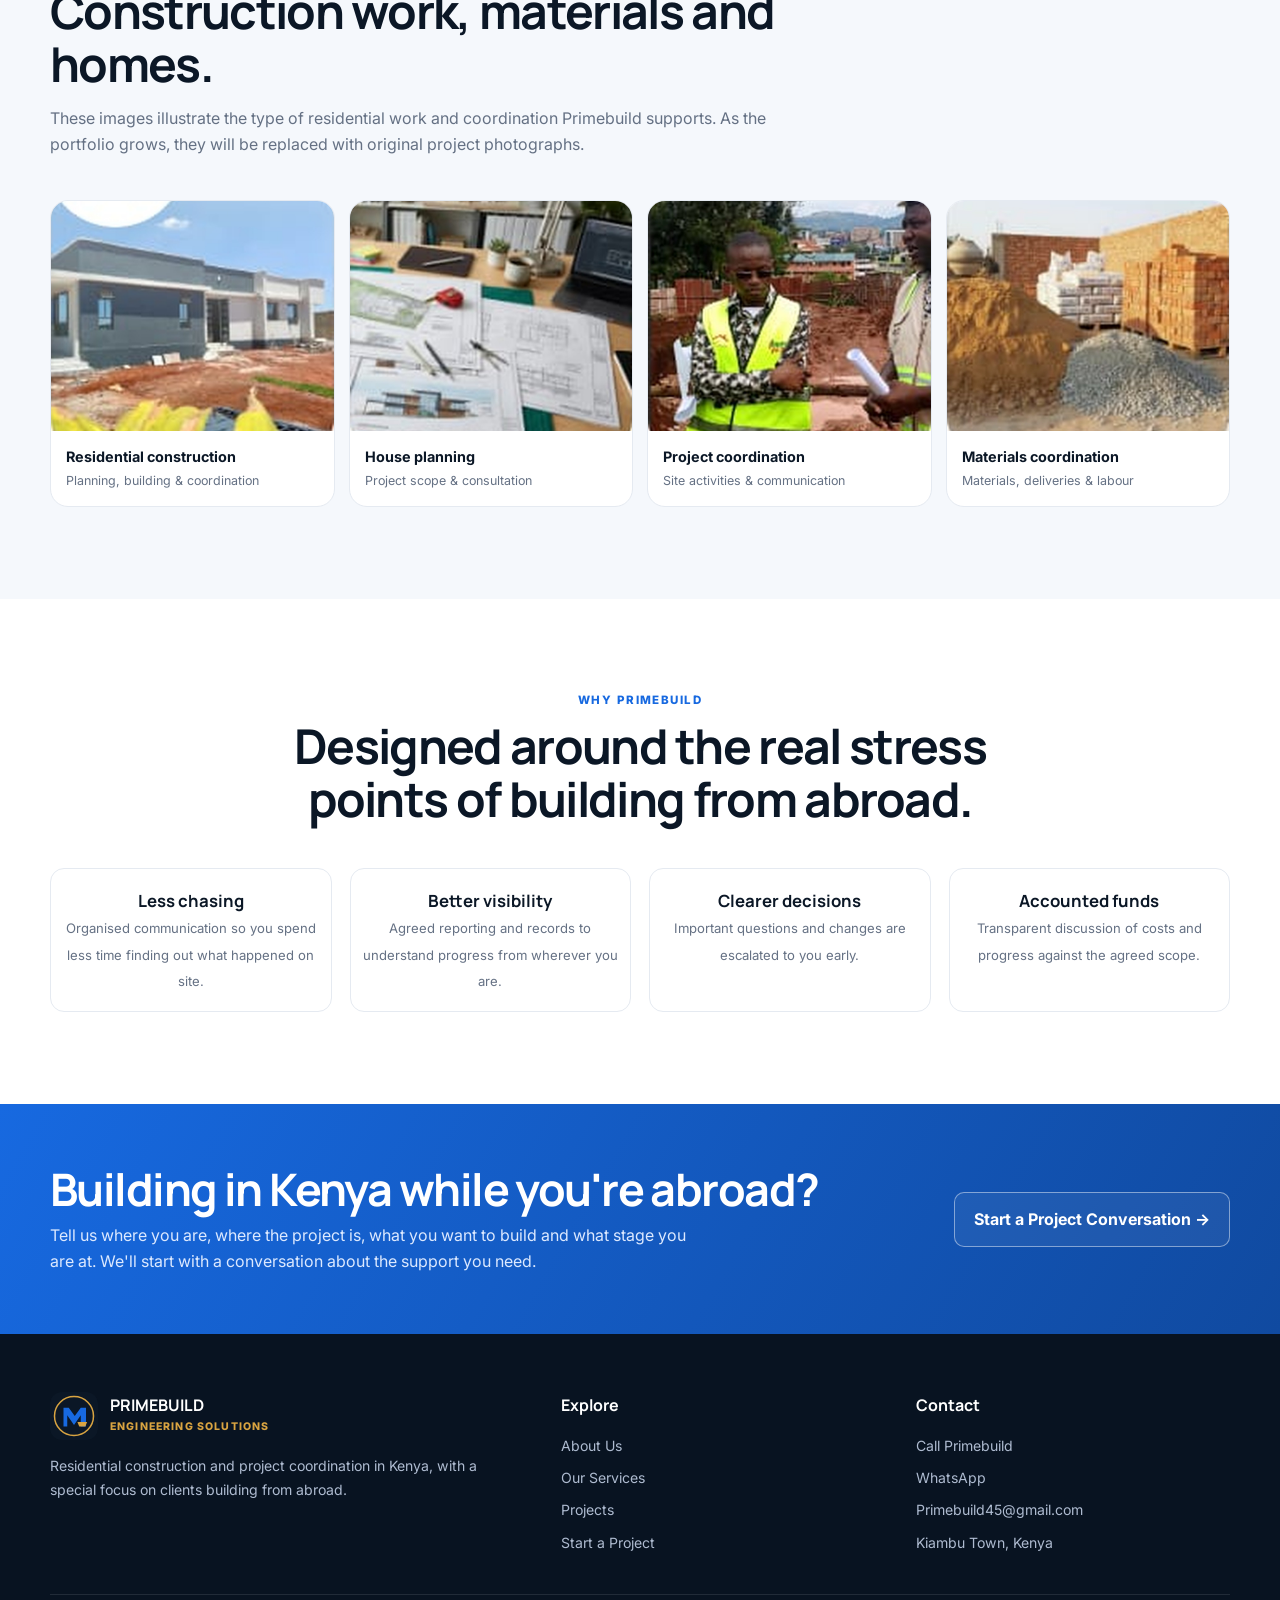
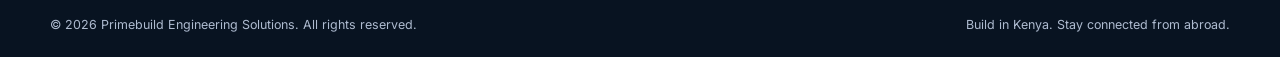
==== commit ec016e29: "Change email contact in footer Updated email contact in footer from 'info@primebuild.co.ke' to 'Prim" ====
--- a/index.html
+++ b/index.html
@@ -87,6 +87,6 @@
 <section class="cta"><div class="container cta-inner"><div><h2>Building in Kenya while you're abroad?</h2><p>Tell us where you are, where the project is, what you want to build and what stage you are at. We'll start with a conversation about the support you need.</p></div><a class="btn btn-outline" href="contact.html">Start a Project Conversation →</a></div></section>
 </main>
 
-<footer><div class="container"><div class="footer-grid"><div class="footer-brand"><a class="brand" href="index.html"><img class="logo-img" src="favicon.svg" width="48" height="48" alt="Primebuild logo"><span class="brand-text"><strong style="color:#fff">PRIMEBUILD</strong><span>ENGINEERING SOLUTIONS</span></span></a><p>Residential construction and project coordination in Kenya, with a special focus on clients building from abroad.</p></div><div><h3>Explore</h3><ul><li><a href="about.html">About Us</a></li><li><a href="services.html">Our Services</a></li><li><a href="projects.html">Projects</a></li><li><a href="contact.html">Start a Project</a></li></ul></div><div><h3>Contact</h3><ul><li><a data-phone data-phone-text="false">Call Primebuild</a></li><li><a data-whatsapp>WhatsApp</a></li><li><a data-email>info@primebuild.co.ke</a></li><li>Kiambu Town, Kenya</li></ul></div></div><div class="footer-bottom"><span>© <span id="year"></span> Primebuild Engineering Solutions. All rights reserved.</span><span>Build in Kenya. Stay connected from abroad.</span></div></div></footer>
+<footer><div class="container"><div class="footer-grid"><div class="footer-brand"><a class="brand" href="index.html"><img class="logo-img" src="favicon.svg" width="48" height="48" alt="Primebuild logo"><span class="brand-text"><strong style="color:#fff">PRIMEBUILD</strong><span>ENGINEERING SOLUTIONS</span></span></a><p>Residential construction and project coordination in Kenya, with a special focus on clients building from abroad.</p></div><div><h3>Explore</h3><ul><li><a href="about.html">About Us</a></li><li><a href="services.html">Our Services</a></li><li><a href="projects.html">Projects</a></li><li><a href="contact.html">Start a Project</a></li></ul></div><div><h3>Contact</h3><ul><li><a data-phone data-phone-text="false">Call Primebuild</a></li><li><a data-whatsapp>WhatsApp</a></li><li><a data-email>Primebuild45@gmail.com</a></li><li>Kiambu Town, Kenya</li></ul></div></div><div class="footer-bottom"><span>© <span id="year"></span> Primebuild Engineering Solutions. All rights reserved.</span><span>Build in Kenya. Stay connected from abroad.</span></div></div></footer>
 <a class="whatsapp-float" data-whatsapp aria-label="Chat on WhatsApp">⌕</a><script src="script.js"></script>
 </body></html>
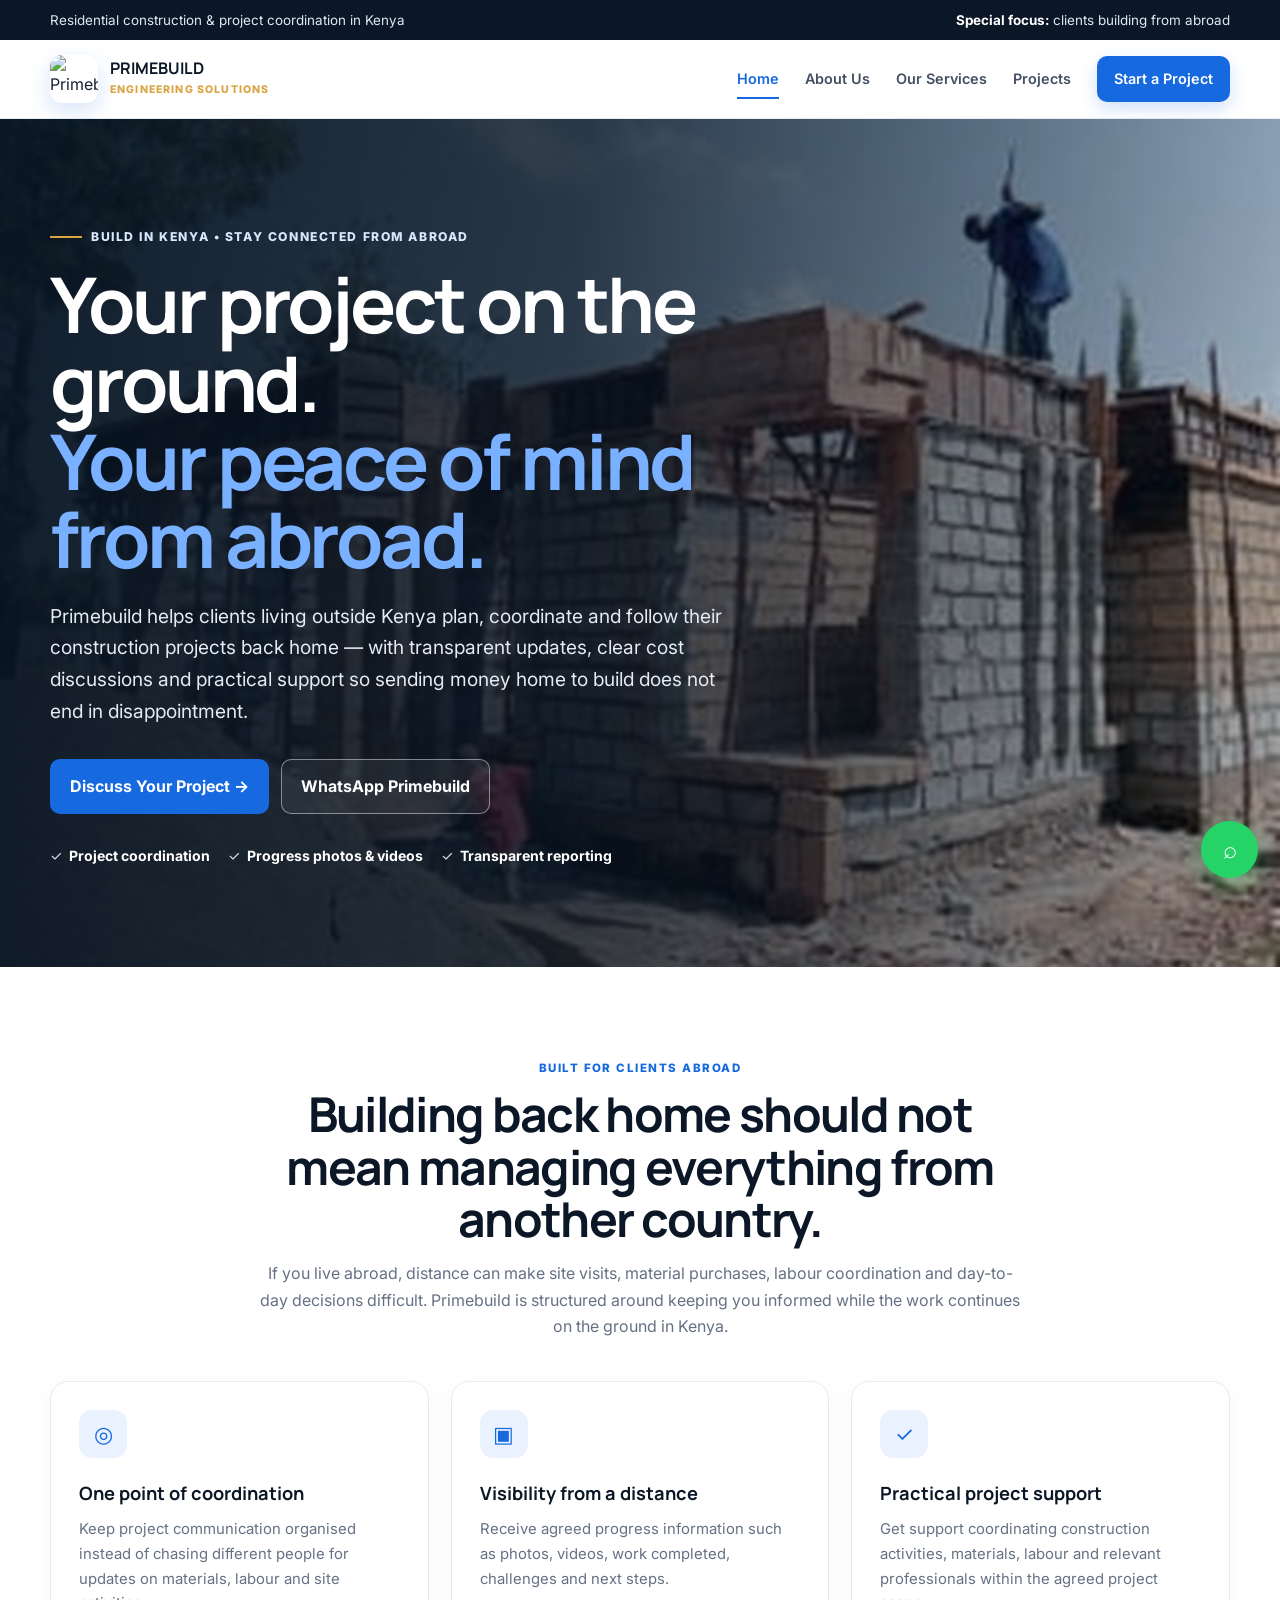
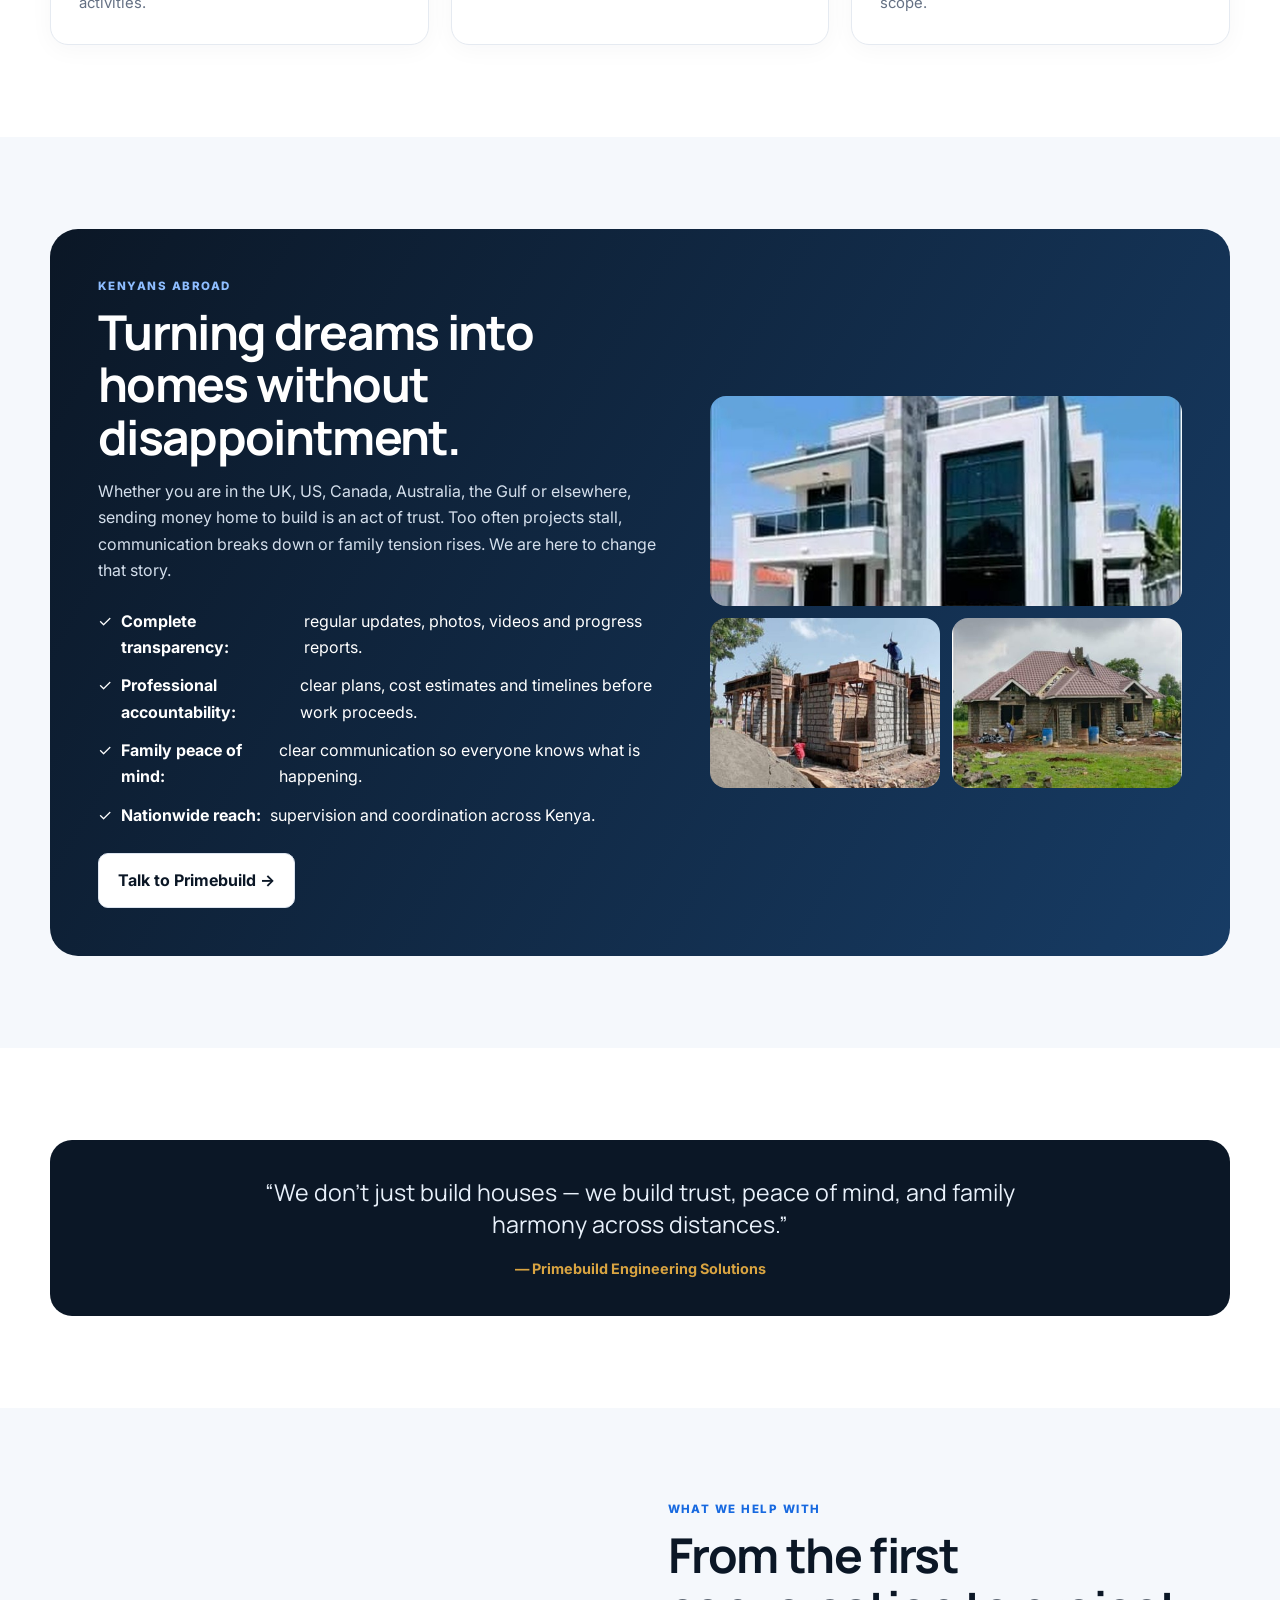
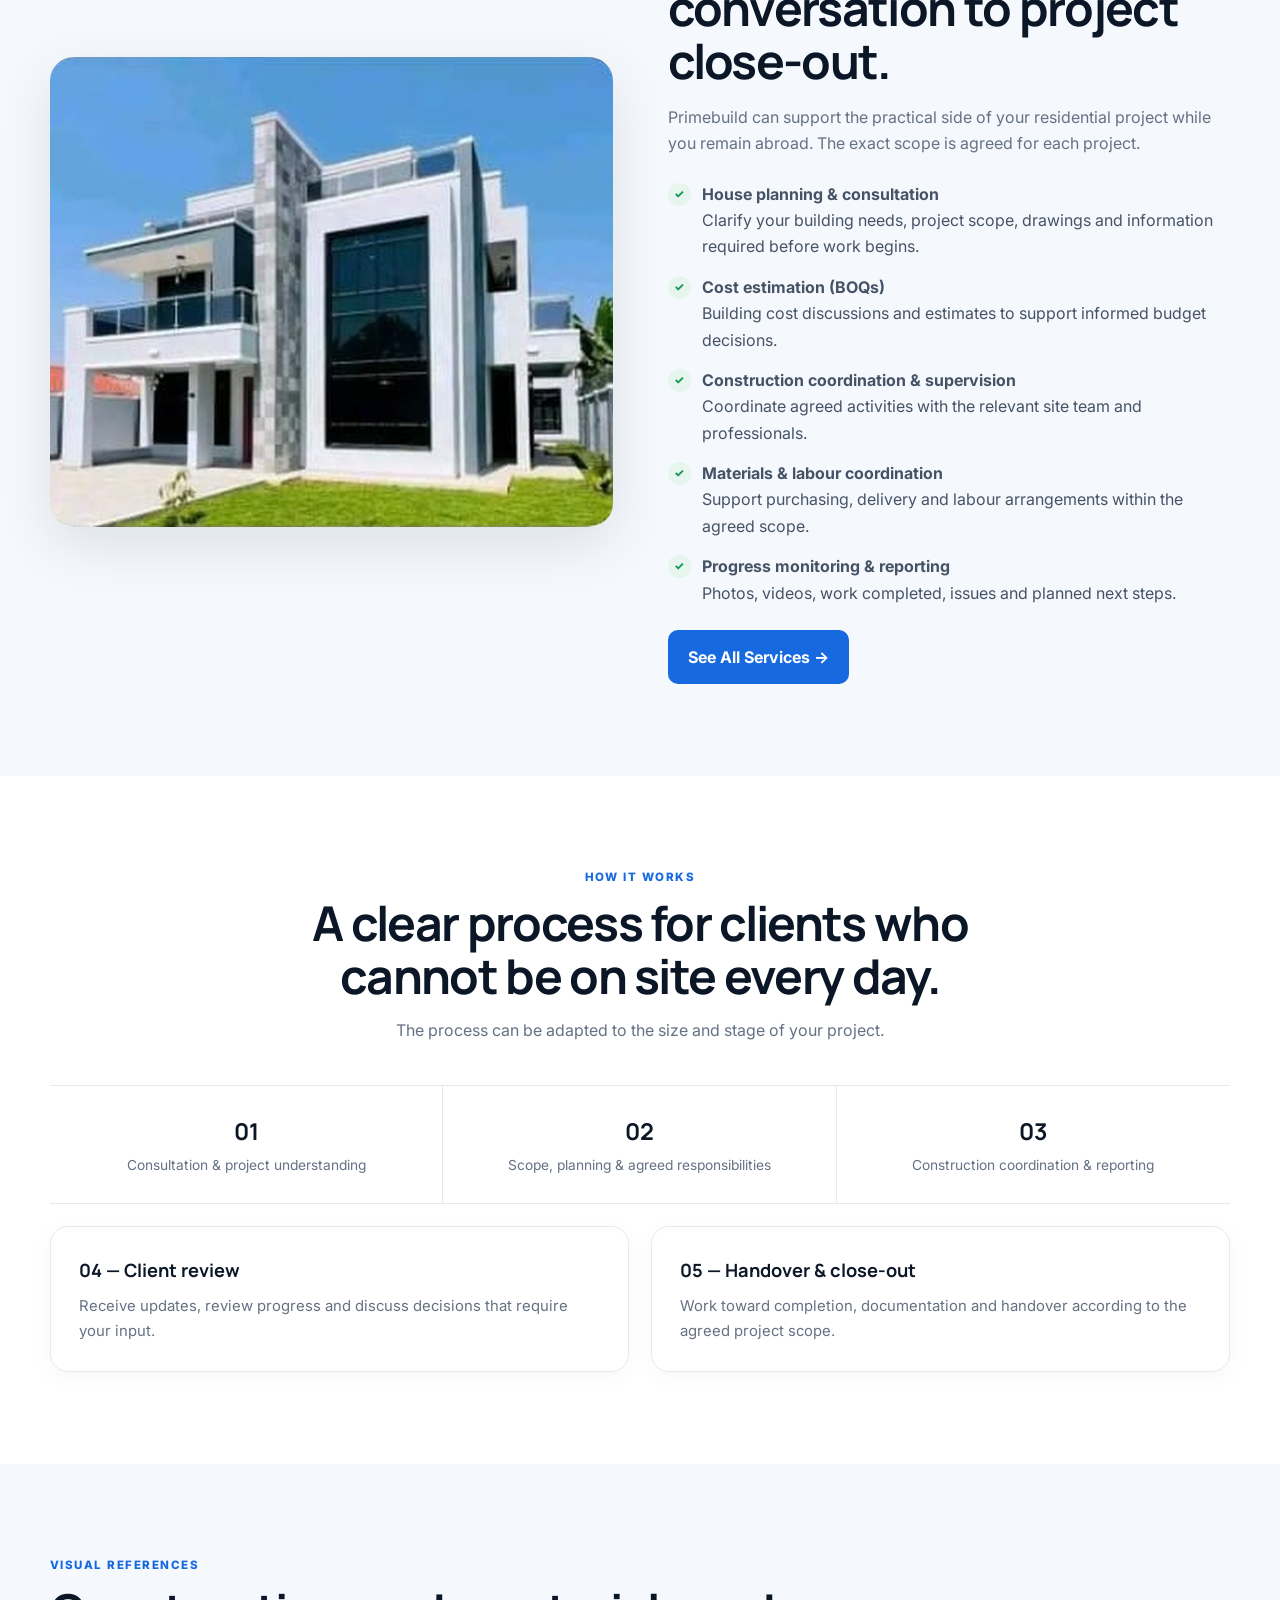
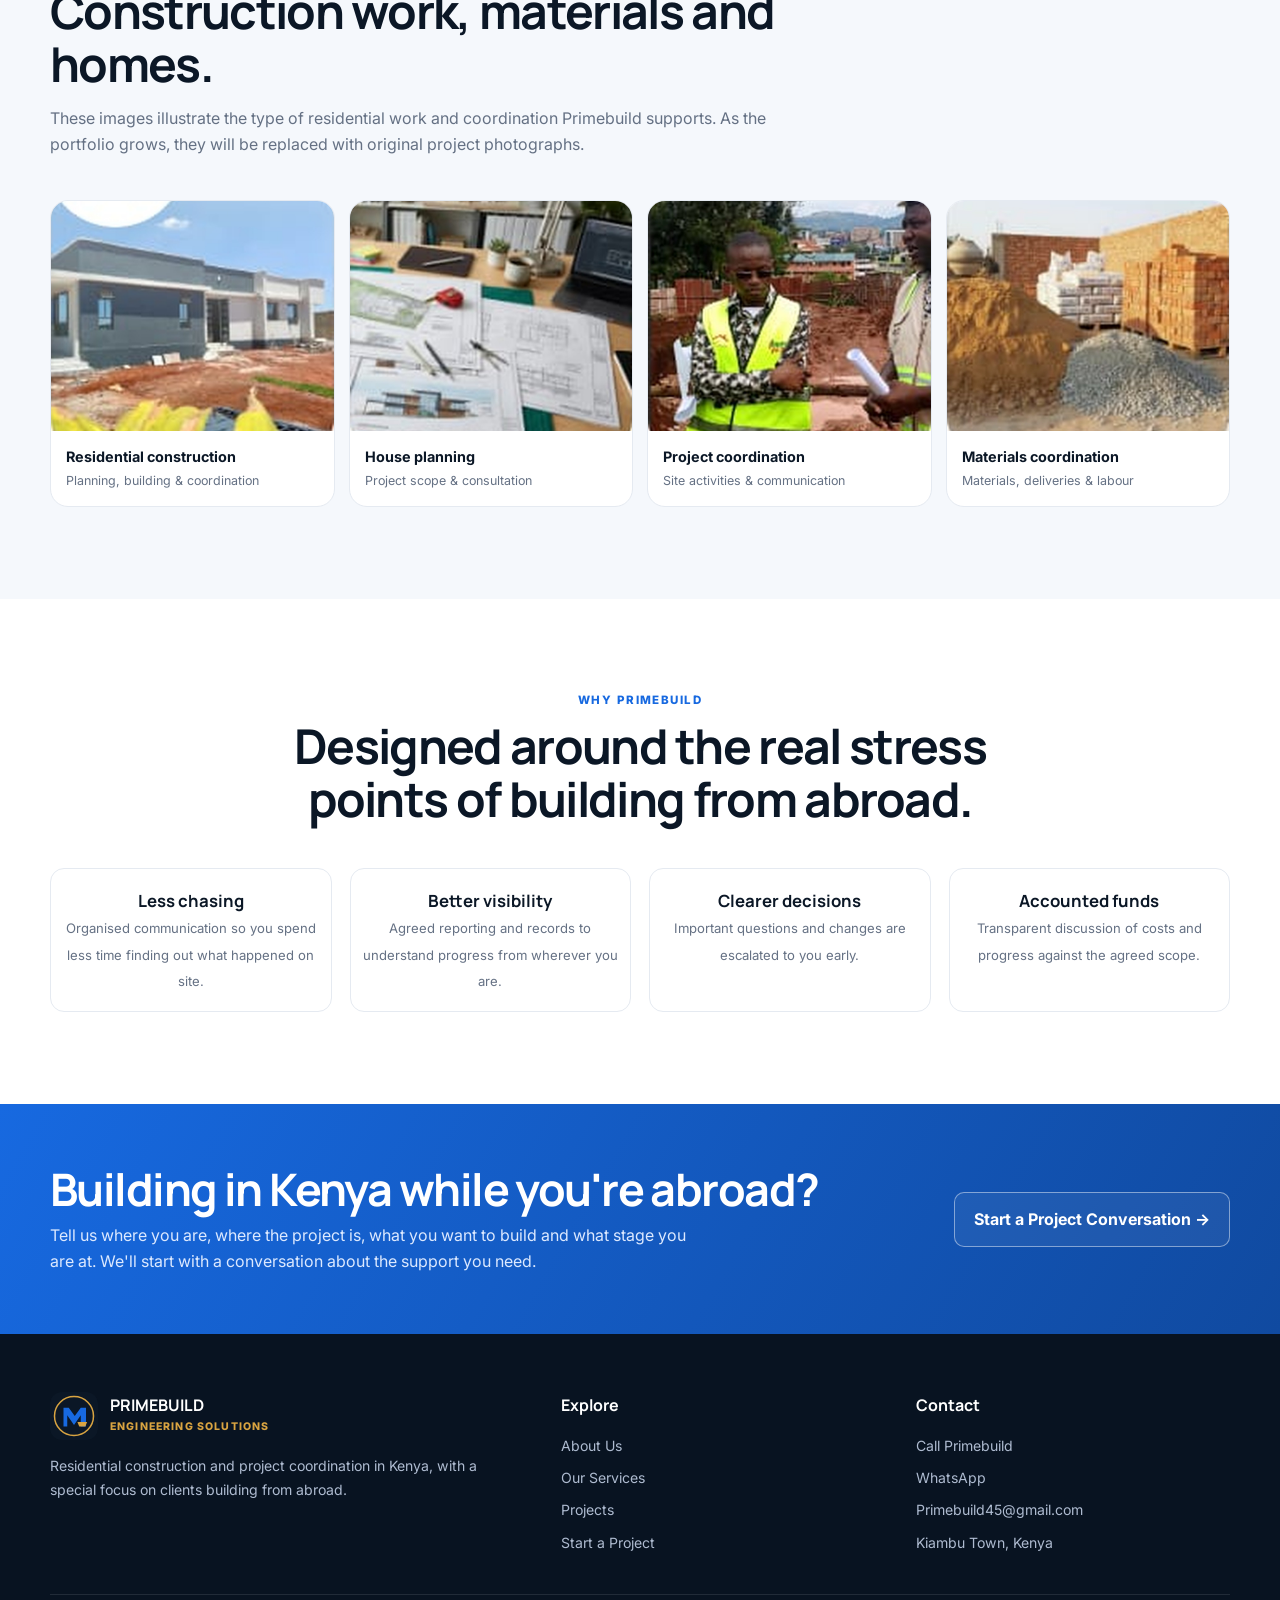
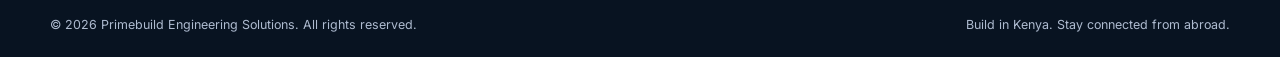
==== commit 29c3b065: "Update logo image in index.html" ====
--- a/index.html
+++ b/index.html
@@ -6,14 +6,14 @@
 <meta name="description" content="Primebuild Engineering Solutions helps clients living abroad plan, coordinate, monitor and complete residential construction projects in Kenya with clear communication, transparent reporting and practical support.">
 <link rel="icon" href="favicon.svg" type="image/svg+xml">
 <link rel="stylesheet" href="styles.css">
-<script type="application/ld+json">{"@context":"https://schema.org","@type":"Organization","name":"Primebuild Engineering Solutions","areaServed":"Kenya","url":"https://primebuild.co.ke","email":"info@primebuild.co.ke","telephone":"+254791653161","description":"Residential construction support and project coordination for clients building in Kenya, including clients living abroad.","founder":{"@type":"Person","name":"Antony Kimani"}}</script>
+<script type="application/ld+json">{"@context":"https://schema.org","@type":"Organization","name":"Primebuild Engineering Solutions","areaServed":"Kenya","url":"https://primebuild.co.ke","email":"Primebuild45@gmail.com","telephone":"+254791653161","description":"Residential construction support and project coordination for clients building in Kenya, including clients living abroad.","founder":{"@type":"Person","name":"Antony Kimani"}}</script>
 </head>
 <body>
 <a class="skip-link" href="#main">Skip to content</a>
 <div class="topbar"><div class="container"><span>Residential construction &amp; project coordination in Kenya</span><span class="desktop-only"><span class="accent">Special focus:</span> clients building from abroad</span></div></div>
 <nav class="navbar"><div class="container nav-inner">
 <a class="brand" href="index.html">
-  <img class="logo-img" src="favicon.svg" width="48" height="48" alt="Primebuild logo">
+  <img class="logo-img" src="logo.jpeg" width="48" height="48" alt="Primebuild logo">
   <span class="brand-text"><strong>PRIMEBUILD</strong><span>ENGINEERING SOLUTIONS</span></span>
 </a>
 <button class="menu-btn" aria-label="Open menu" aria-expanded="false">☰</button>
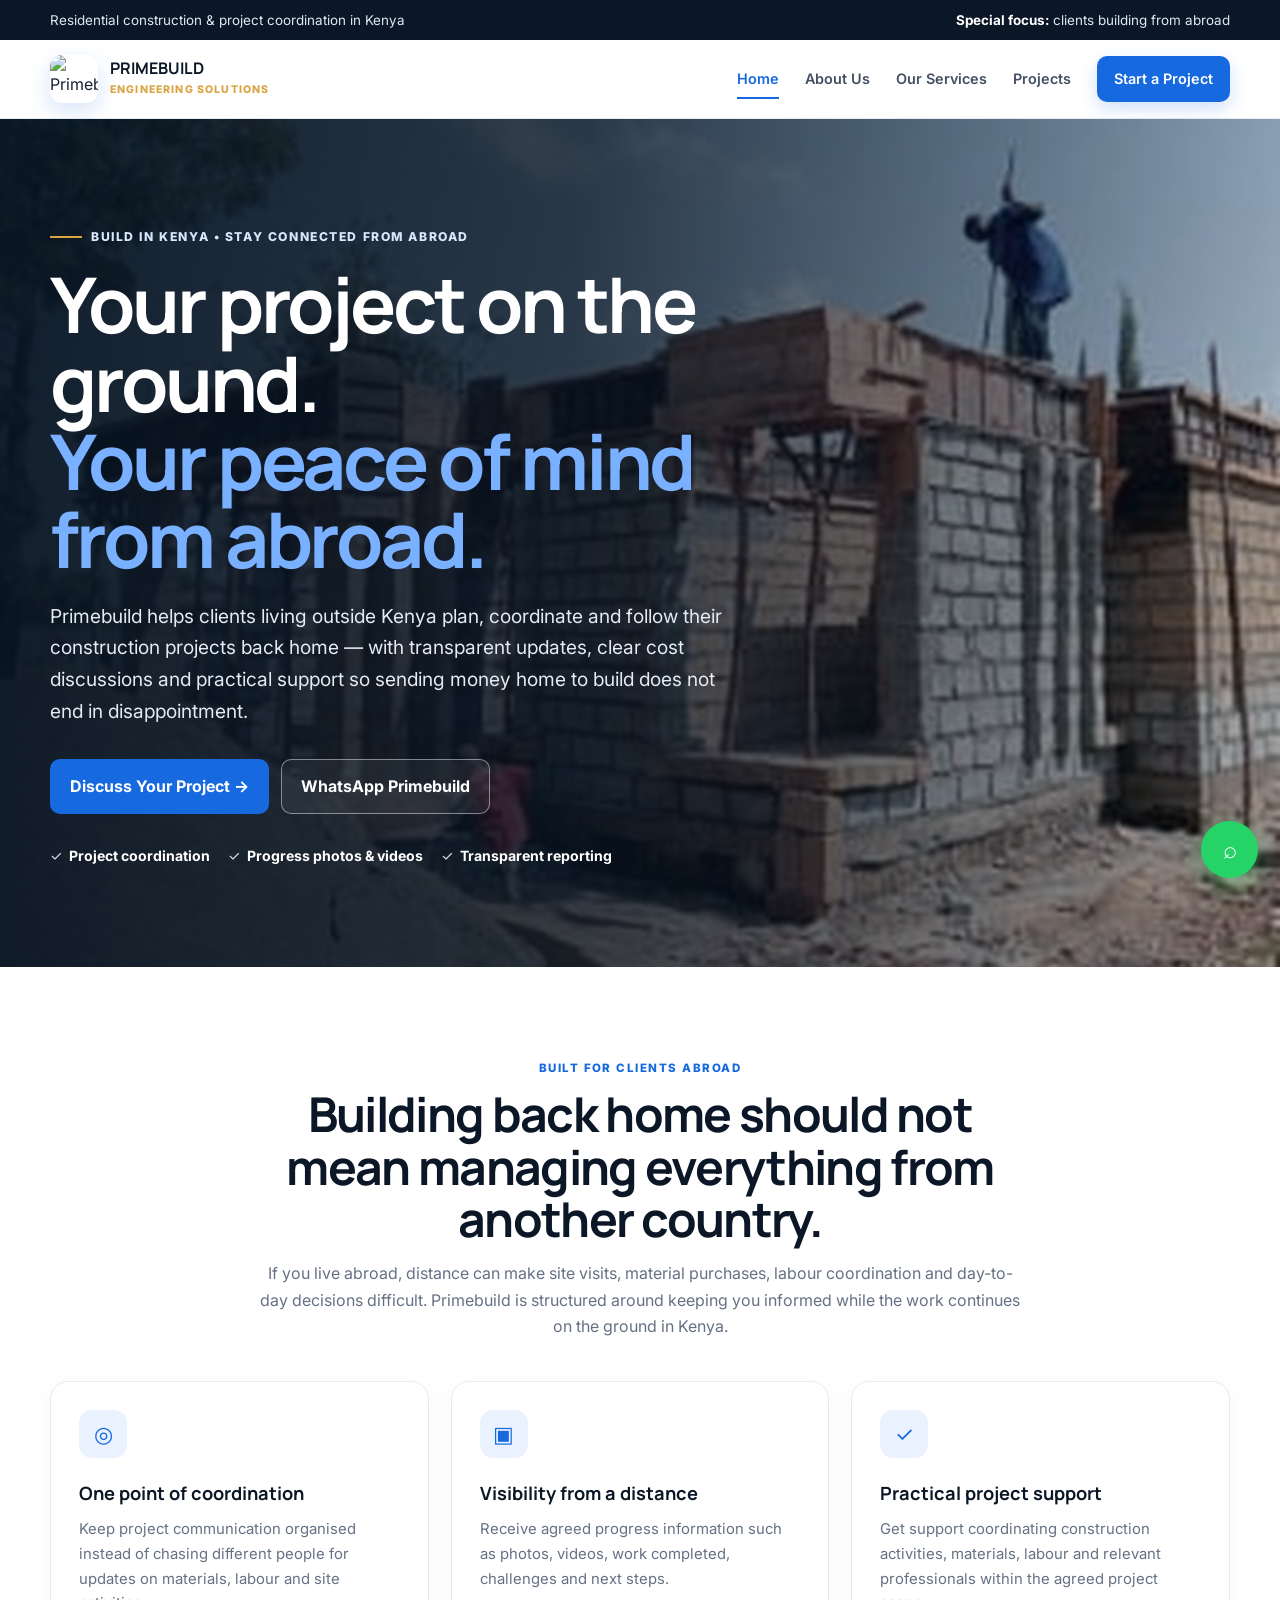
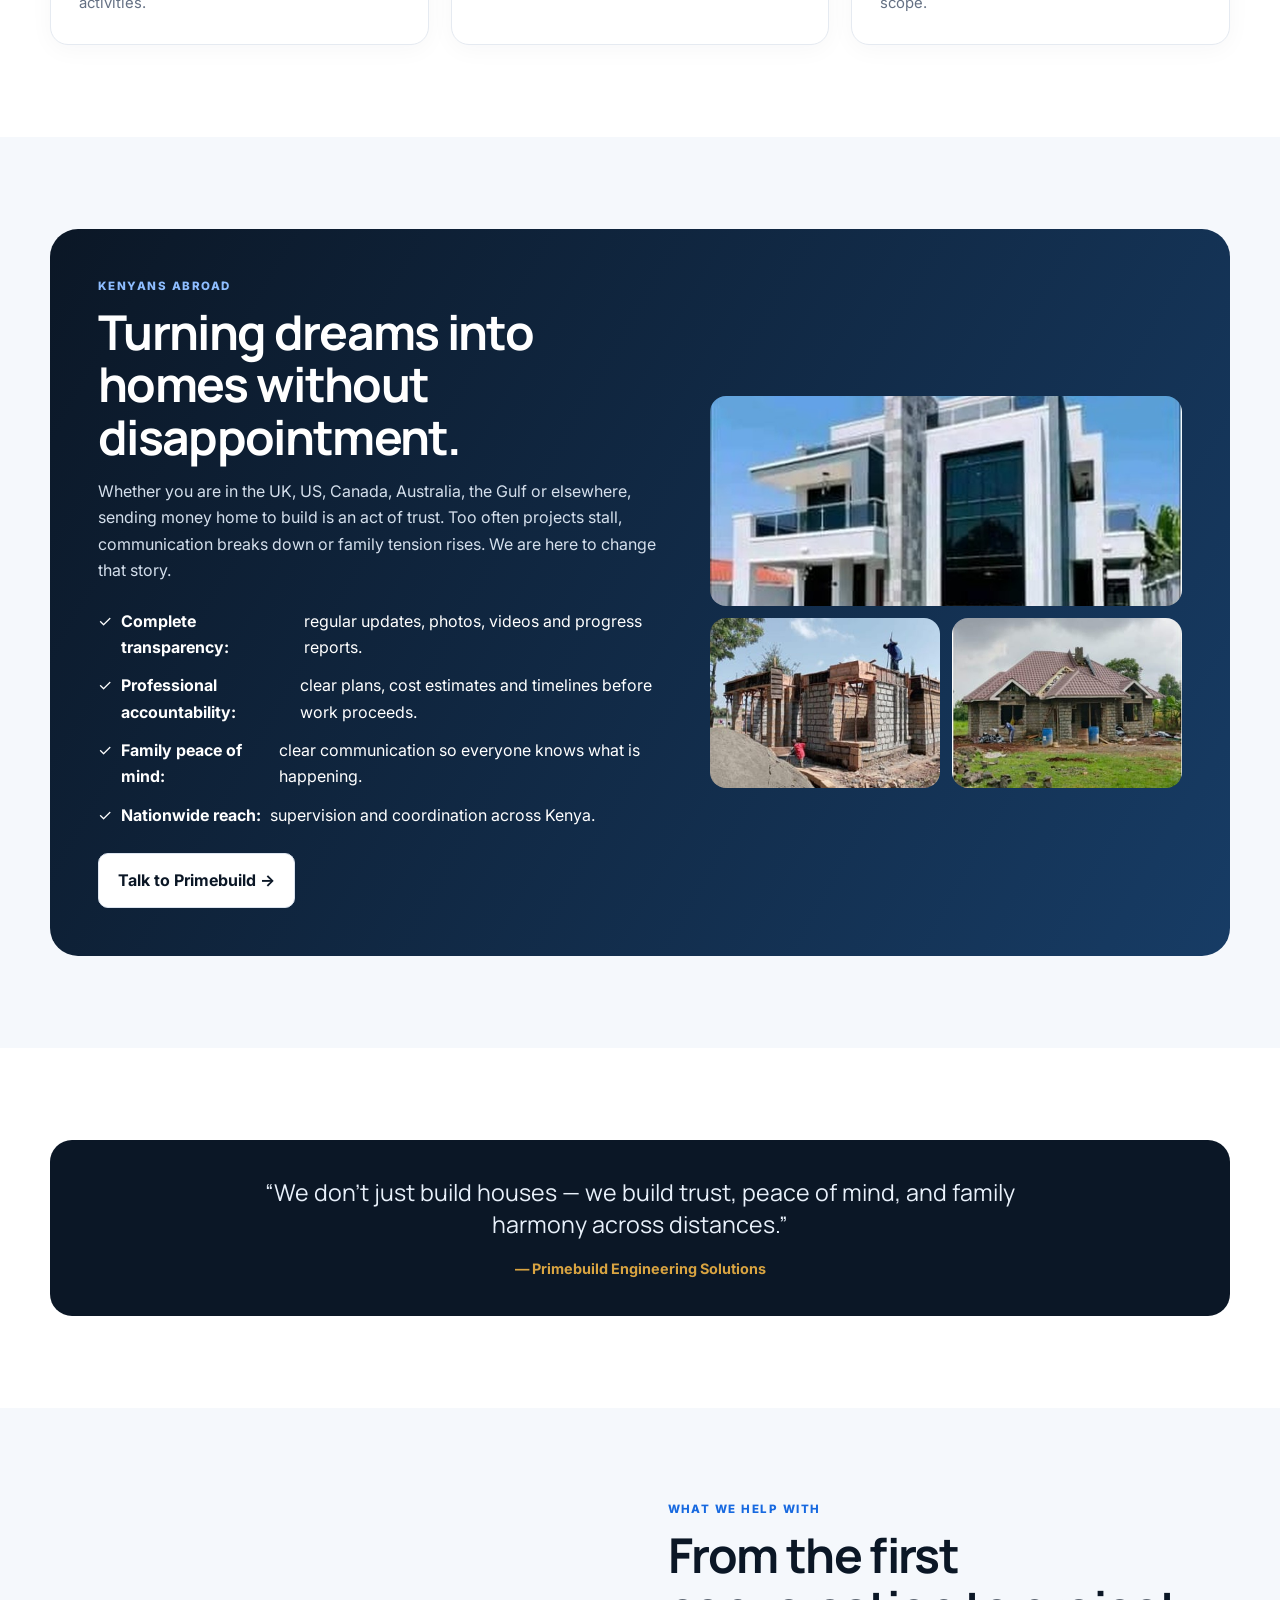
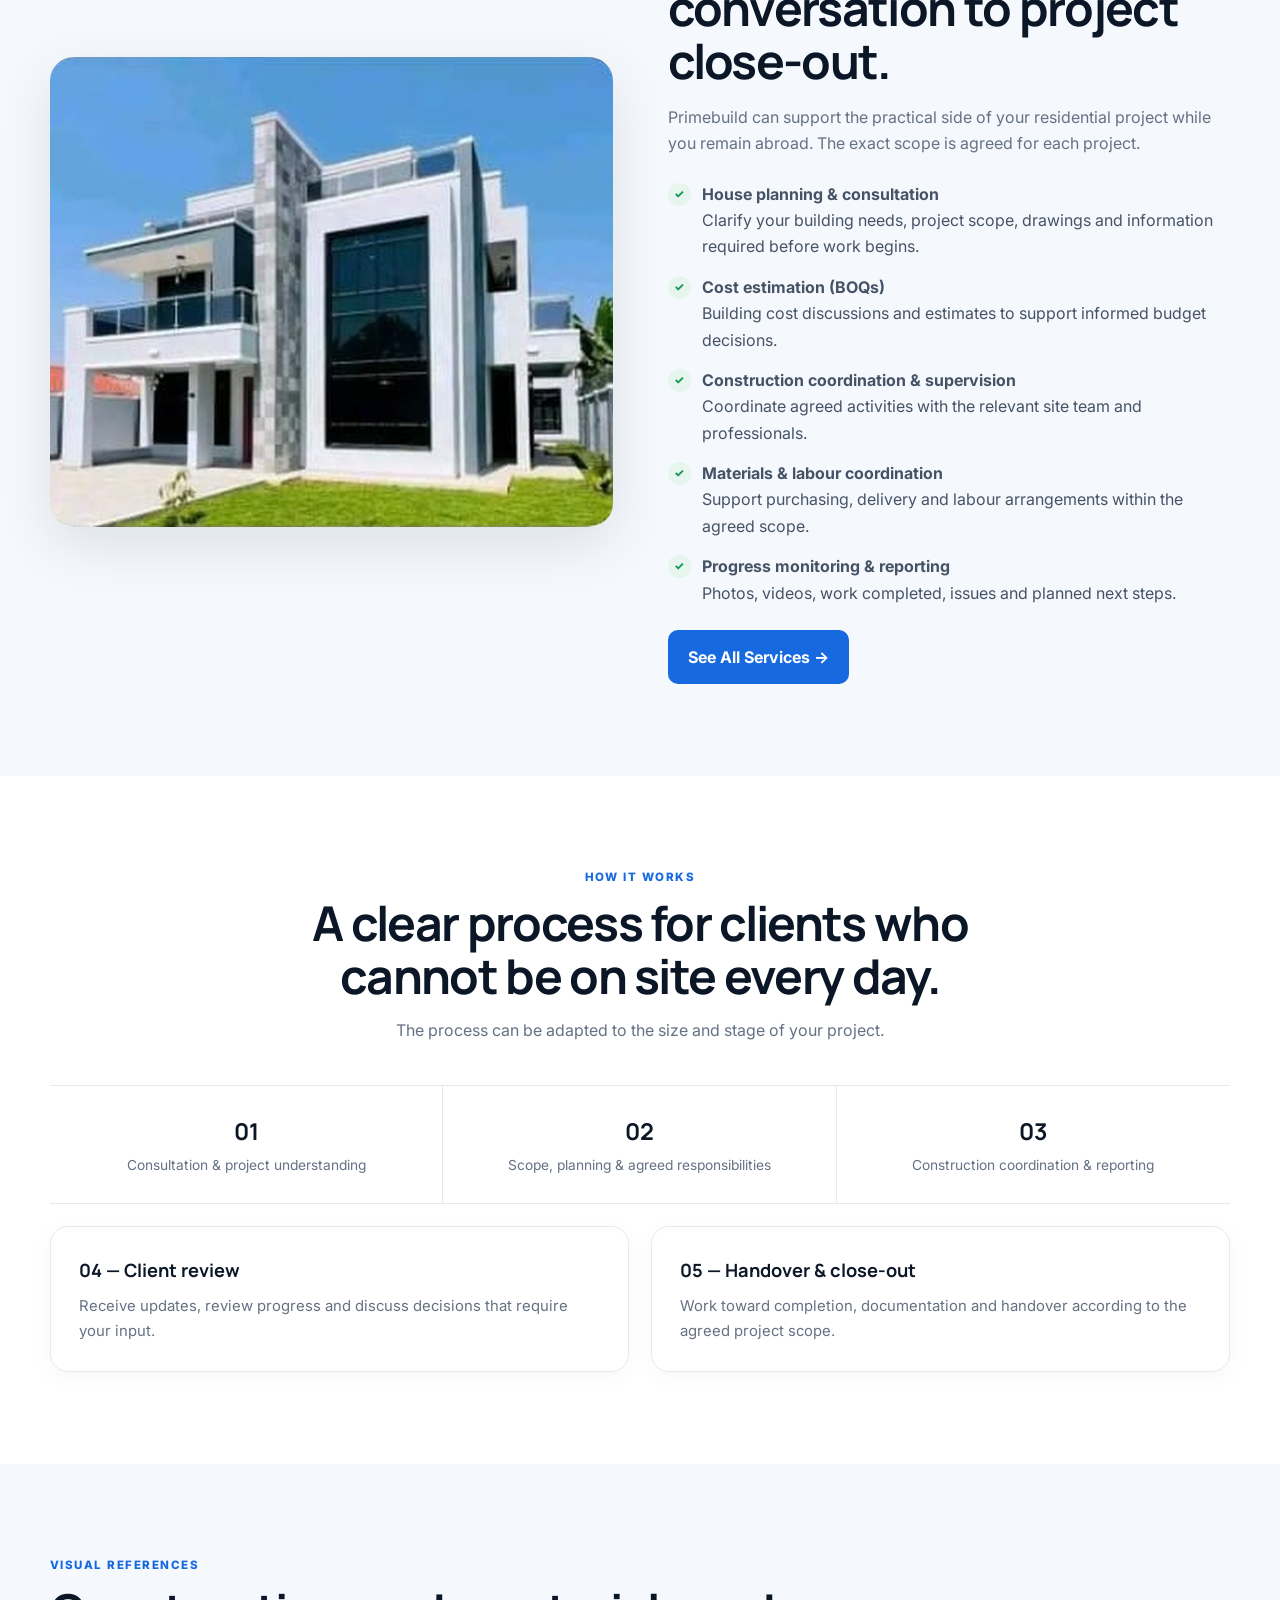
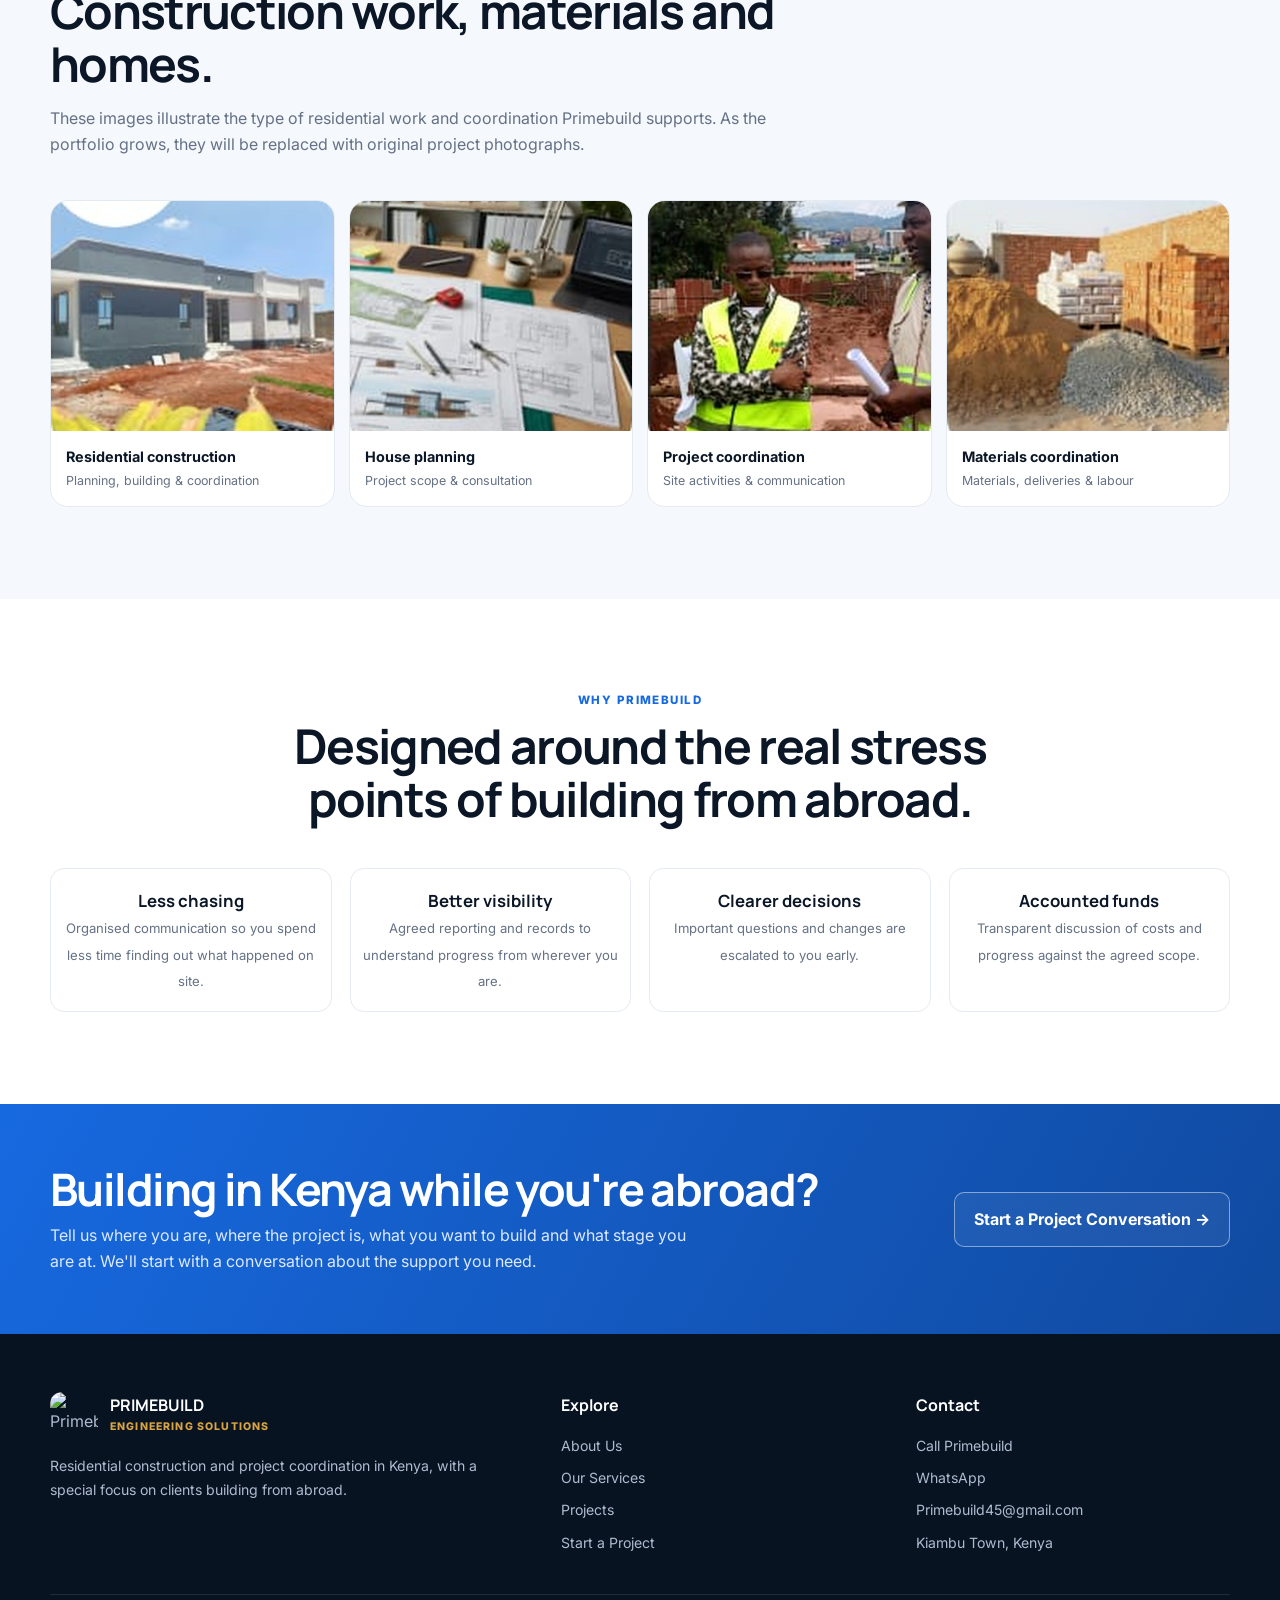
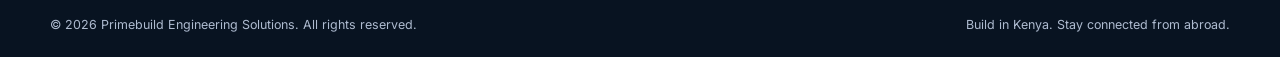
==== commit 03fd3dcc: "Replace favicon with logo in footer" ====
--- a/index.html
+++ b/index.html
@@ -87,6 +87,6 @@
 <section class="cta"><div class="container cta-inner"><div><h2>Building in Kenya while you're abroad?</h2><p>Tell us where you are, where the project is, what you want to build and what stage you are at. We'll start with a conversation about the support you need.</p></div><a class="btn btn-outline" href="contact.html">Start a Project Conversation →</a></div></section>
 </main>
 
-<footer><div class="container"><div class="footer-grid"><div class="footer-brand"><a class="brand" href="index.html"><img class="logo-img" src="favicon.svg" width="48" height="48" alt="Primebuild logo"><span class="brand-text"><strong style="color:#fff">PRIMEBUILD</strong><span>ENGINEERING SOLUTIONS</span></span></a><p>Residential construction and project coordination in Kenya, with a special focus on clients building from abroad.</p></div><div><h3>Explore</h3><ul><li><a href="about.html">About Us</a></li><li><a href="services.html">Our Services</a></li><li><a href="projects.html">Projects</a></li><li><a href="contact.html">Start a Project</a></li></ul></div><div><h3>Contact</h3><ul><li><a data-phone data-phone-text="false">Call Primebuild</a></li><li><a data-whatsapp>WhatsApp</a></li><li><a data-email>Primebuild45@gmail.com</a></li><li>Kiambu Town, Kenya</li></ul></div></div><div class="footer-bottom"><span>© <span id="year"></span> Primebuild Engineering Solutions. All rights reserved.</span><span>Build in Kenya. Stay connected from abroad.</span></div></div></footer>
+<footer><div class="container"><div class="footer-grid"><div class="footer-brand"><a class="brand" href="index.html"><img class="logo-img" src="logo.jpeg" width="48" height="48" alt="Primebuild logo"><span class="brand-text"><strong style="color:#fff">PRIMEBUILD</strong><span>ENGINEERING SOLUTIONS</span></span></a><p>Residential construction and project coordination in Kenya, with a special focus on clients building from abroad.</p></div><div><h3>Explore</h3><ul><li><a href="about.html">About Us</a></li><li><a href="services.html">Our Services</a></li><li><a href="projects.html">Projects</a></li><li><a href="contact.html">Start a Project</a></li></ul></div><div><h3>Contact</h3><ul><li><a data-phone data-phone-text="false">Call Primebuild</a></li><li><a data-whatsapp>WhatsApp</a></li><li><a data-email>Primebuild45@gmail.com</a></li><li>Kiambu Town, Kenya</li></ul></div></div><div class="footer-bottom"><span>© <span id="year"></span> Primebuild Engineering Solutions. All rights reserved.</span><span>Build in Kenya. Stay connected from abroad.</span></div></div></footer>
 <a class="whatsapp-float" data-whatsapp aria-label="Chat on WhatsApp">⌕</a><script src="script.js"></script>
 </body></html>
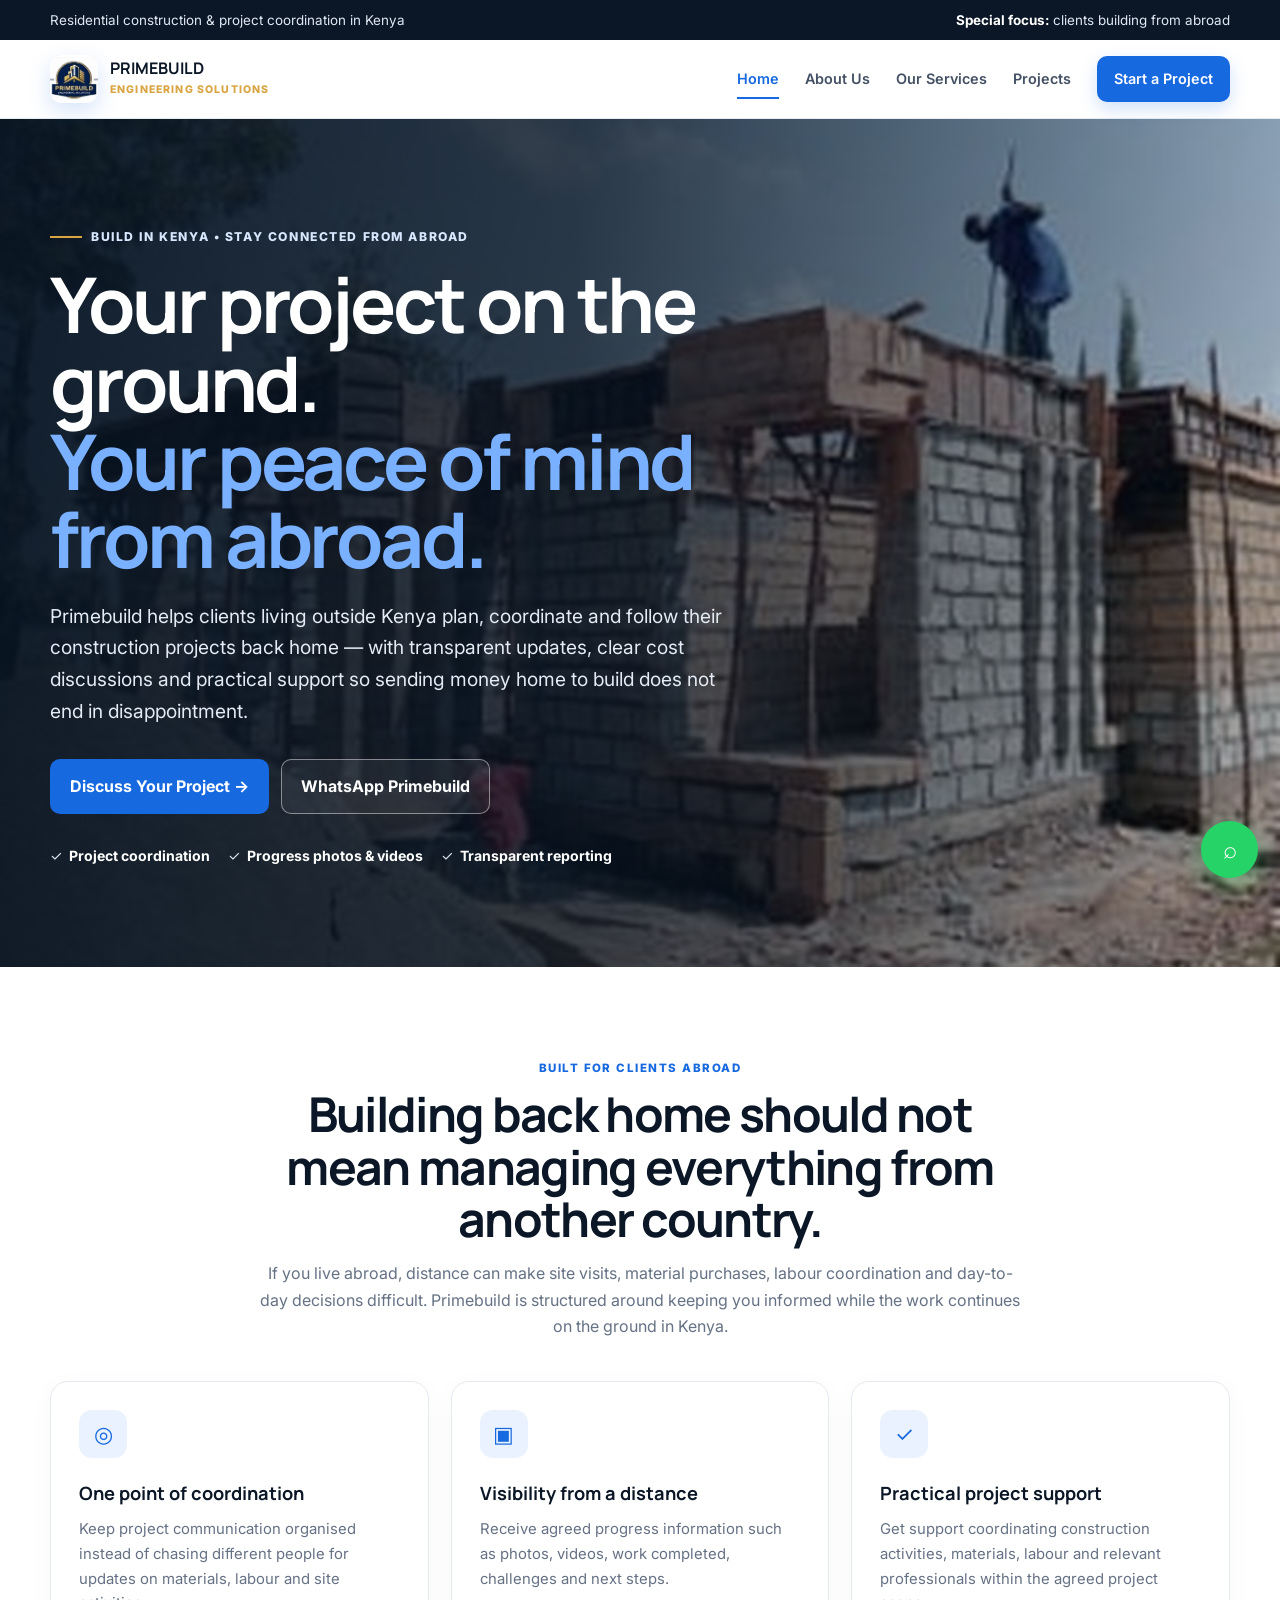
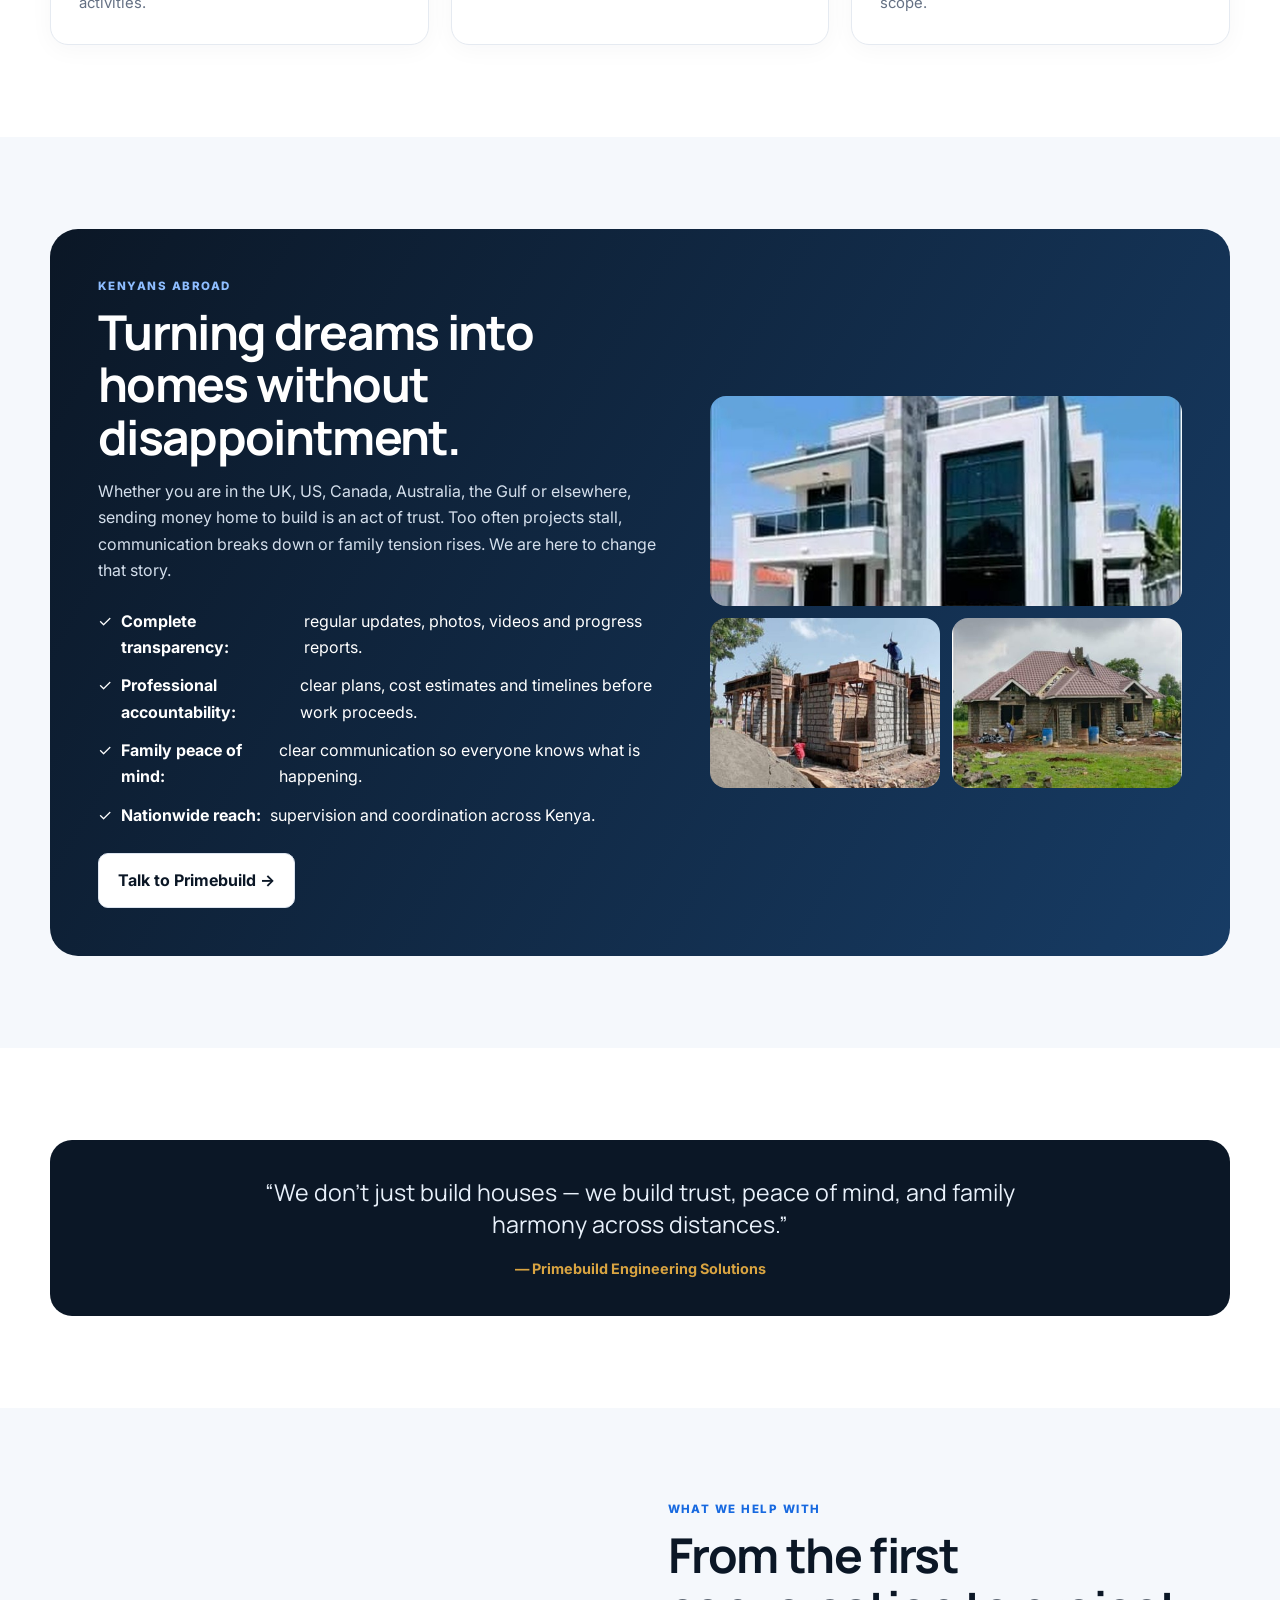
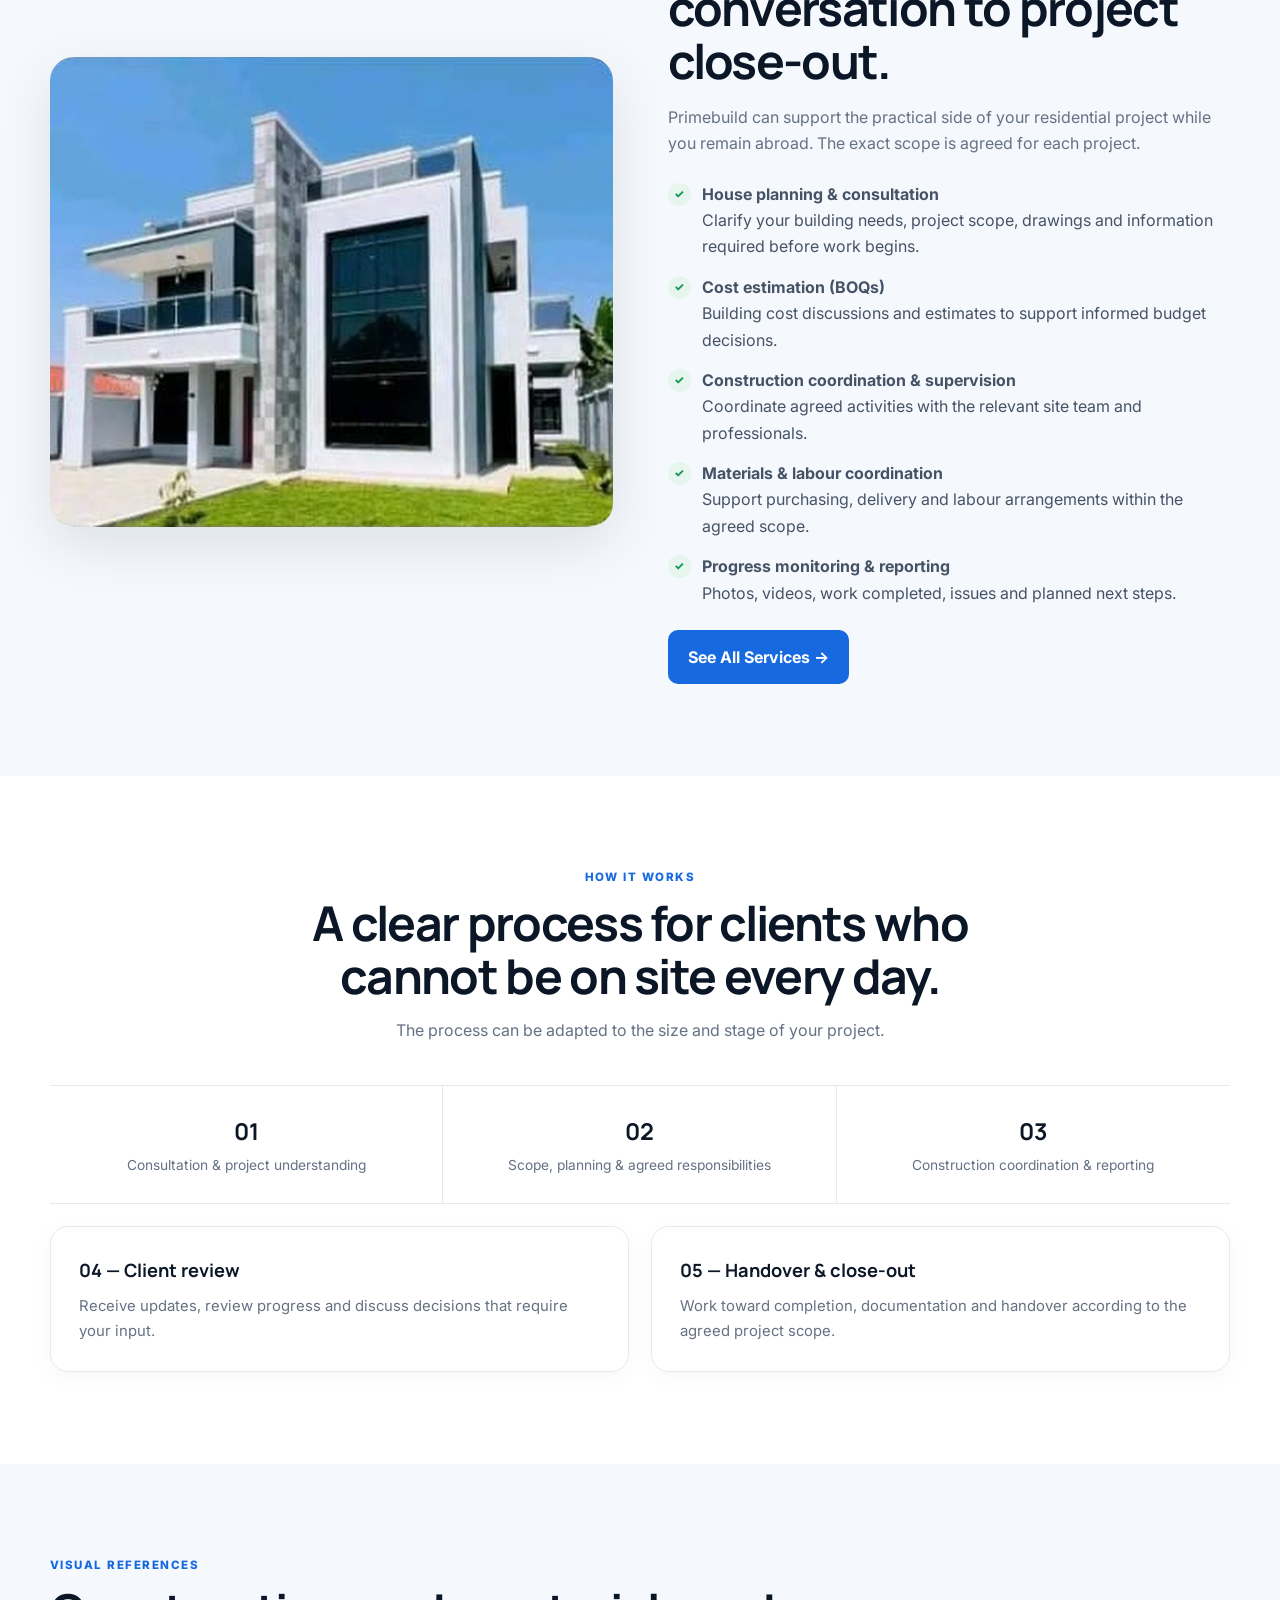
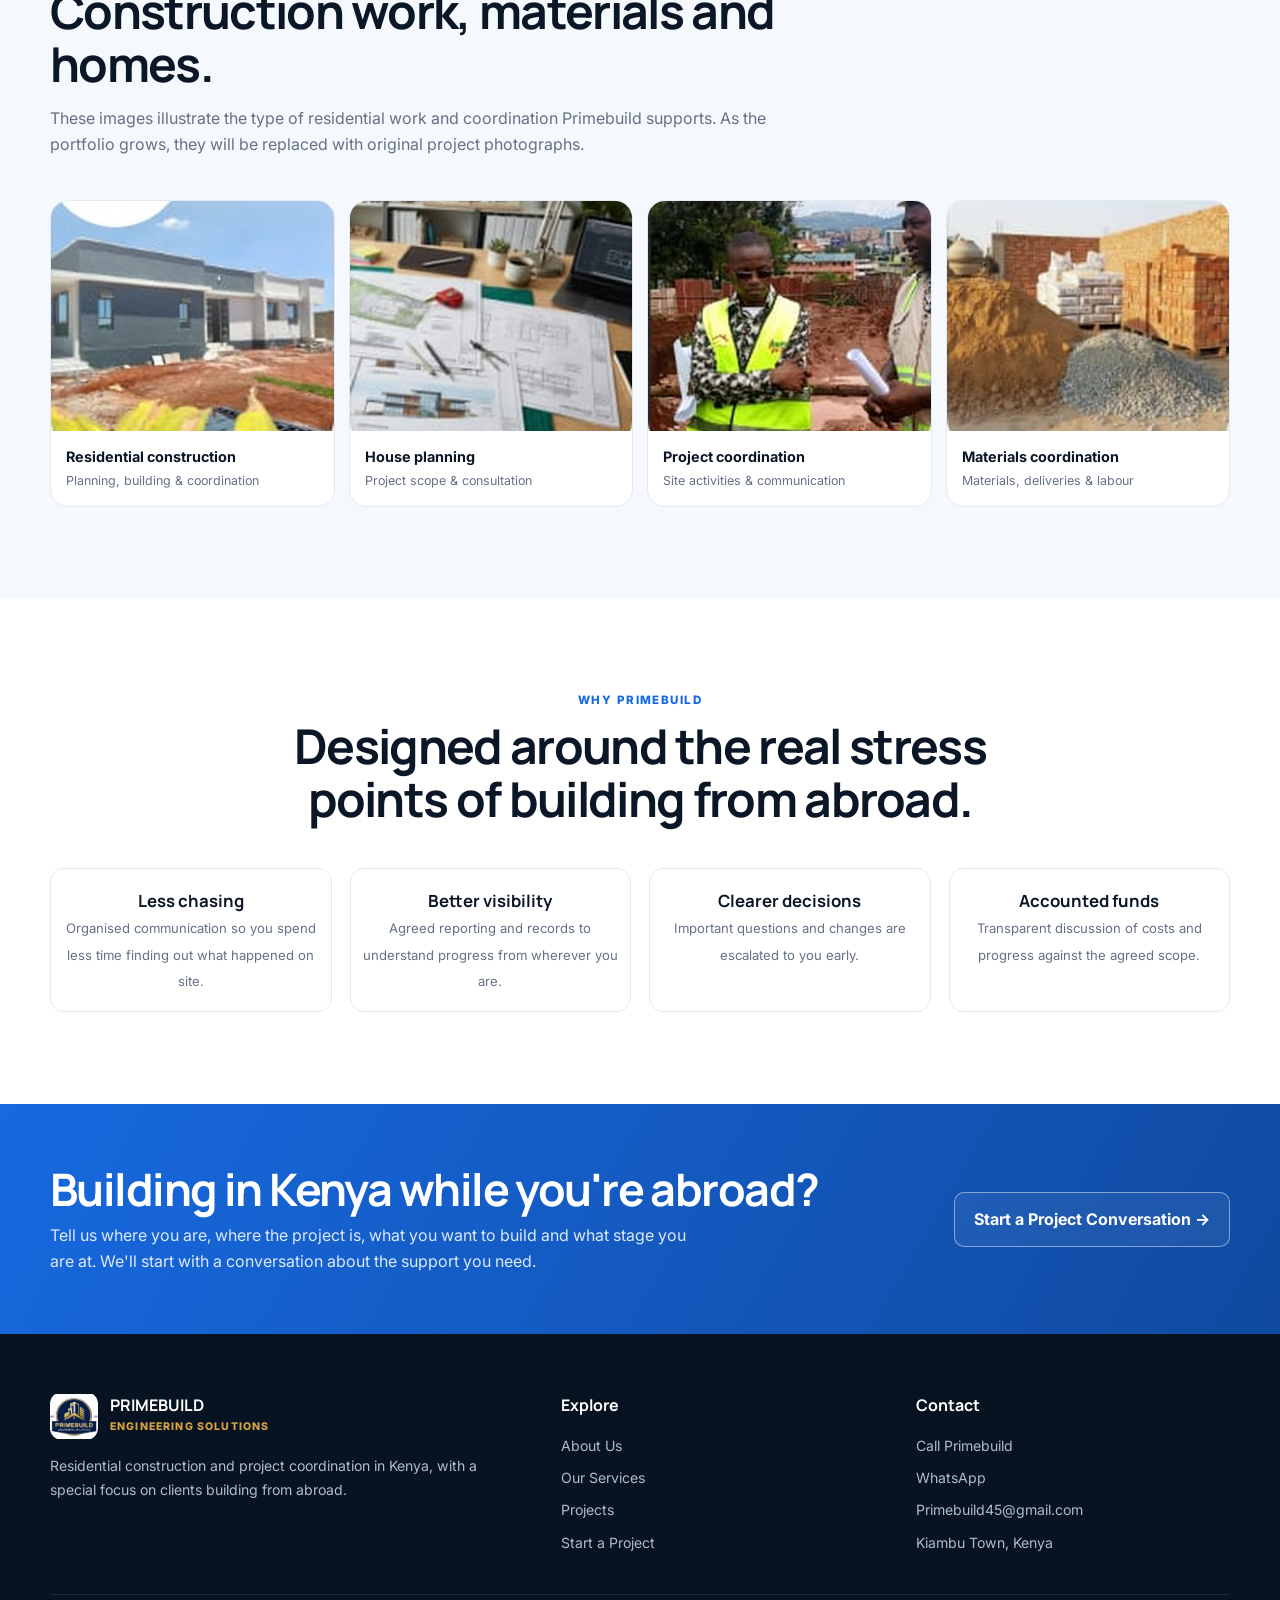
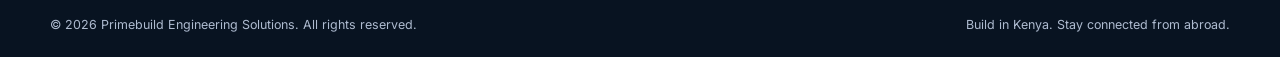
==== commit b8b41e10: "Update index.html" ====
--- a/index.html
+++ b/index.html
@@ -13,7 +13,7 @@
 <div class="topbar"><div class="container"><span>Residential construction &amp; project coordination in Kenya</span><span class="desktop-only"><span class="accent">Special focus:</span> clients building from abroad</span></div></div>
 <nav class="navbar"><div class="container nav-inner">
 <a class="brand" href="index.html">
-  <img class="logo-img" src="logo.jpeg" width="48" height="48" alt="Primebuild logo">
+  <img class="logo-img" src="favicon.jpeg" width="48" height="48" alt="Primebuild logo">
   <span class="brand-text"><strong>PRIMEBUILD</strong><span>ENGINEERING SOLUTIONS</span></span>
 </a>
 <button class="menu-btn" aria-label="Open menu" aria-expanded="false">☰</button>
@@ -87,6 +87,6 @@
 <section class="cta"><div class="container cta-inner"><div><h2>Building in Kenya while you're abroad?</h2><p>Tell us where you are, where the project is, what you want to build and what stage you are at. We'll start with a conversation about the support you need.</p></div><a class="btn btn-outline" href="contact.html">Start a Project Conversation →</a></div></section>
 </main>
 
-<footer><div class="container"><div class="footer-grid"><div class="footer-brand"><a class="brand" href="index.html"><img class="logo-img" src="logo.jpeg" width="48" height="48" alt="Primebuild logo"><span class="brand-text"><strong style="color:#fff">PRIMEBUILD</strong><span>ENGINEERING SOLUTIONS</span></span></a><p>Residential construction and project coordination in Kenya, with a special focus on clients building from abroad.</p></div><div><h3>Explore</h3><ul><li><a href="about.html">About Us</a></li><li><a href="services.html">Our Services</a></li><li><a href="projects.html">Projects</a></li><li><a href="contact.html">Start a Project</a></li></ul></div><div><h3>Contact</h3><ul><li><a data-phone data-phone-text="false">Call Primebuild</a></li><li><a data-whatsapp>WhatsApp</a></li><li><a data-email>Primebuild45@gmail.com</a></li><li>Kiambu Town, Kenya</li></ul></div></div><div class="footer-bottom"><span>© <span id="year"></span> Primebuild Engineering Solutions. All rights reserved.</span><span>Build in Kenya. Stay connected from abroad.</span></div></div></footer>
+<footer><div class="container"><div class="footer-grid"><div class="footer-brand"><a class="brand" href="index.html"><img class="logo-img" src="favicon.jpeg" width="48" height="48" alt="Primebuild logo"><span class="brand-text"><strong style="color:#fff">PRIMEBUILD</strong><span>ENGINEERING SOLUTIONS</span></span></a><p>Residential construction and project coordination in Kenya, with a special focus on clients building from abroad.</p></div><div><h3>Explore</h3><ul><li><a href="about.html">About Us</a></li><li><a href="services.html">Our Services</a></li><li><a href="projects.html">Projects</a></li><li><a href="contact.html">Start a Project</a></li></ul></div><div><h3>Contact</h3><ul><li><a data-phone data-phone-text="false">Call Primebuild</a></li><li><a data-whatsapp>WhatsApp</a></li><li><a data-email>Primebuild45@gmail.com</a></li><li>Kiambu Town, Kenya</li></ul></div></div><div class="footer-bottom"><span>© <span id="year"></span> Primebuild Engineering Solutions. All rights reserved.</span><span>Build in Kenya. Stay connected from abroad.</span></div></div></footer>
 <a class="whatsapp-float" data-whatsapp aria-label="Chat on WhatsApp">⌕</a><script src="script.js"></script>
 </body></html>
